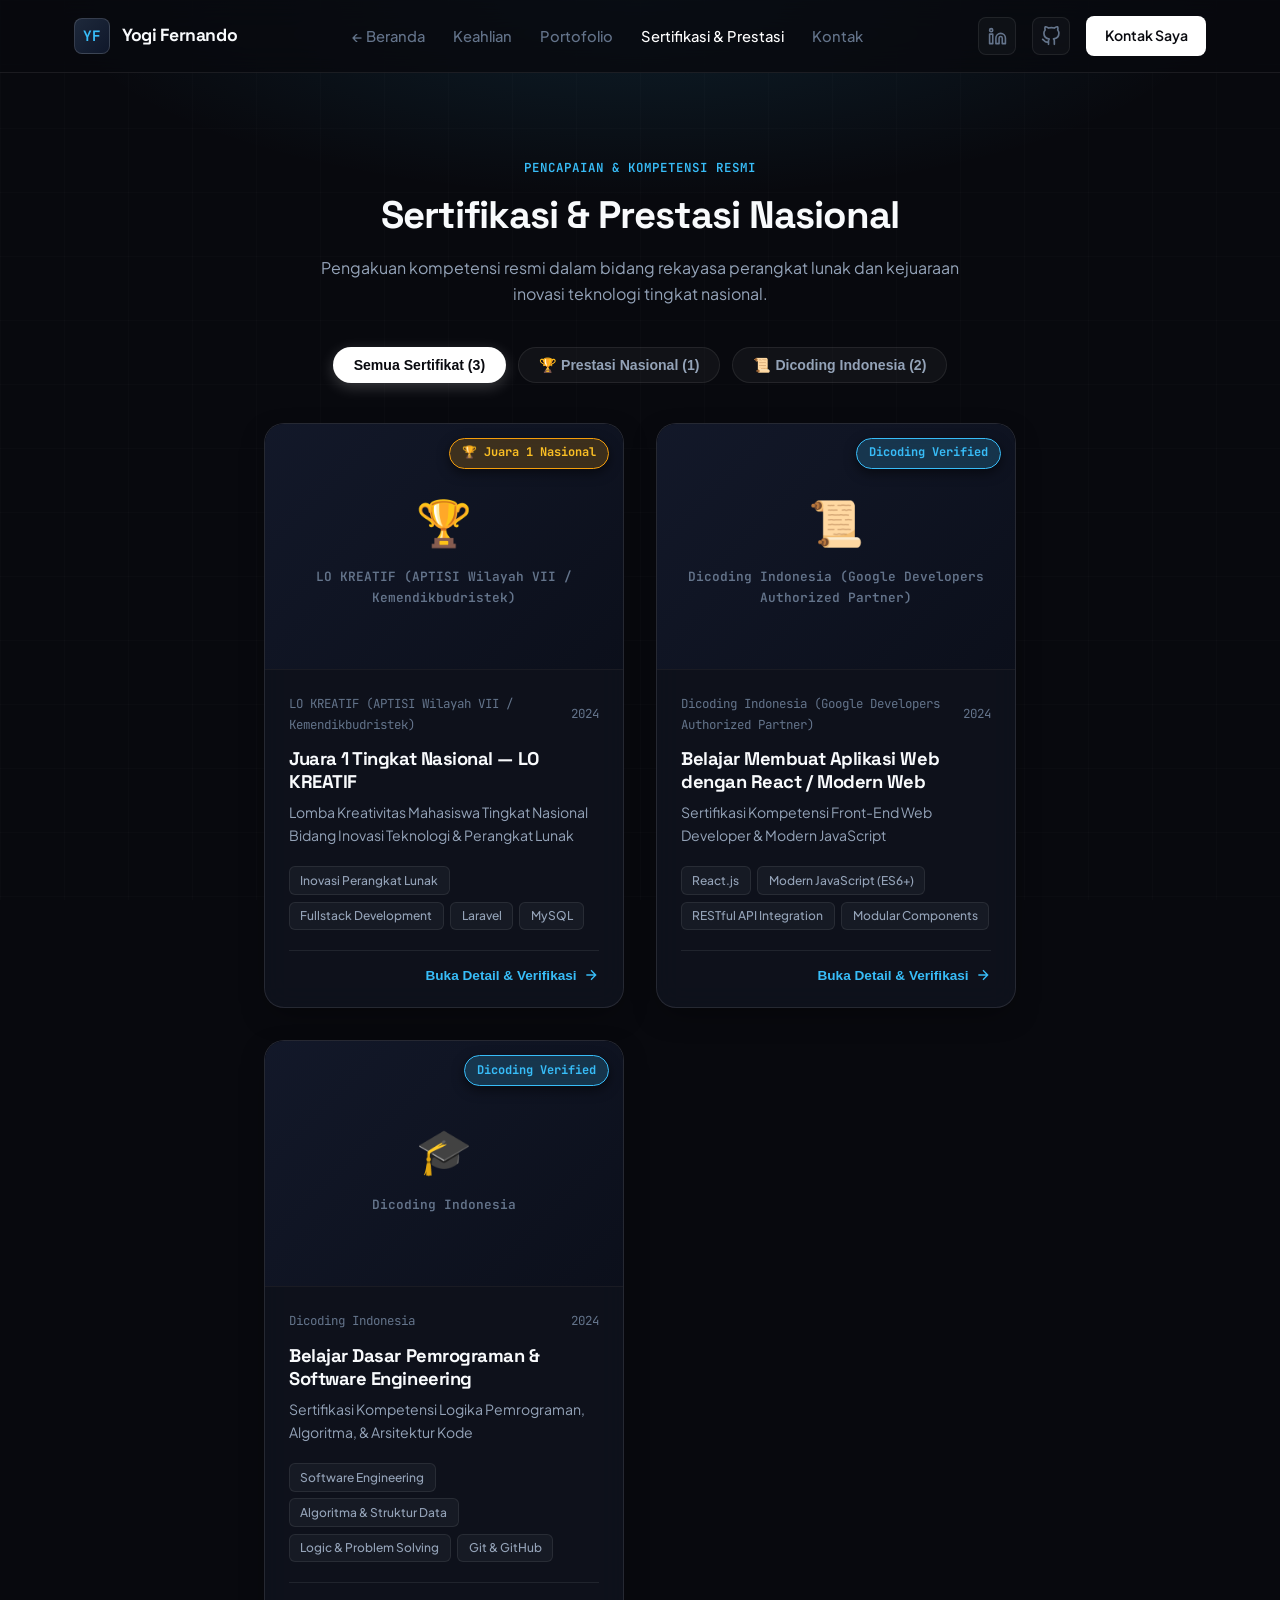
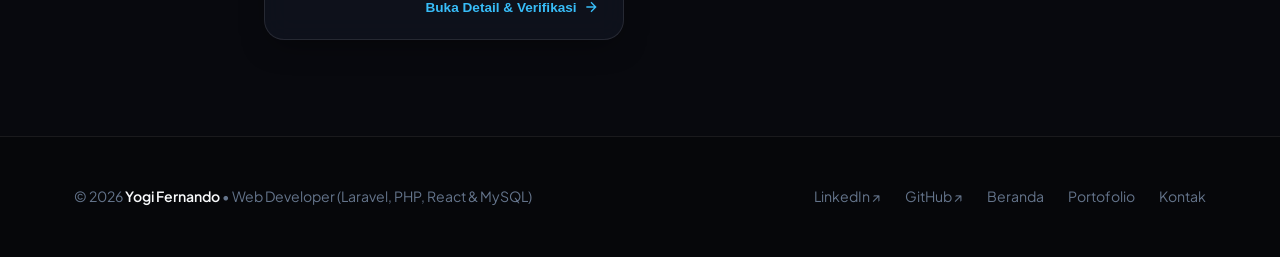
==== certificates.html @ 3aecd7f8 "feat: tambah halaman sertifikasi & prestasi, section sertifikasi di homepage, dan LinkedIn di naviga" ====
<!DOCTYPE html>
<html lang="id">
<head>
  <meta charset="UTF-8">
  <meta name="viewport" content="width=device-width, initial-scale=1.0">
  <title>Sertifikasi & Prestasi — Yogi Fernando | Web Developer</title>
  <meta name="description" content="Koleksi sertifikasi resmi dan prestasi kompetisi nasional Yogi Fernando, termasuk Juara 1 Nasional LO KREATIF dan sertifikasi Dicoding Indonesia.">
  <meta name="author" content="Yogi Fernando">

  <link rel="stylesheet" href="css/style.css">
  <link rel="icon" type="image/png" href="assets/profile.png">
</head>
<body>

  <!-- Ambient Top Light -->
  <div class="ambient-gradient-top" aria-hidden="true"></div>
  <div class="ambient-grid-overlay" aria-hidden="true"></div>

  <div class="page-wrap">
    
    <!-- Header -->
    <header class="site-header" id="header">
      <div class="container header-inner">
        <a href="index.html" class="brand-link" aria-label="Kembali ke Beranda">
          <span class="brand-monogram">YF</span>
          <span class="brand-text">Yogi Fernando</span>
        </a>

        <nav class="main-nav" id="main-nav" aria-label="Navigasi Halaman Sertifikasi">
          <a href="index.html" class="nav-link">← Beranda</a>
          <a href="index.html#keahlian" class="nav-link">Keahlian</a>
          <a href="index.html#proyek" class="nav-link">Portofolio</a>
          <a href="certificates.html" class="nav-link active">Sertifikasi &amp; Prestasi</a>
          <a href="index.html#kontak" class="nav-link">Kontak</a>
        </nav>

        <div class="header-actions">
          <!-- LinkedIn Link -->
          <a href="https://www.linkedin.com/in/yogi-fernando1" target="_blank" rel="noopener noreferrer" class="btn-icon" title="Profil LinkedIn">
            <svg width="19" height="19" viewBox="0 0 24 24" fill="none" stroke="currentColor" stroke-width="2" stroke-linecap="round" stroke-linejoin="round">
              <path d="M16 8a6 6 0 0 1 6 6v7h-4v-7a2 2 0 0 0-2-2 2 2 0 0 0-2 2v7h-4v-7a6 6 0 0 1 6-6z"/>
              <rect x="2" y="9" width="4" height="12"/>
              <circle cx="4" cy="4" r="2"/>
            </svg>
          </a>

          <!-- GitHub Link -->
          <a href="https://github.com/yogifernandoo" target="_blank" rel="noopener noreferrer" class="btn-icon" title="Profil GitHub">
            <svg width="20" height="20" viewBox="0 0 24 24" fill="none" stroke="currentColor" stroke-width="2" stroke-linecap="round" stroke-linejoin="round">
              <path d="M9 19c-5 1.5-5-2.5-7-3m14 6v-3.87a3.37 3.37 0 0 0-.94-2.61c3.14-.35 6.44-1.54 6.44-7A5.44 5.44 0 0 0 20 4.77 5.07 5.07 0 0 0 19.91 1S18.73.65 16 2.48a13.38 13.38 0 0 0-7 0C6.27.65 5.09 1 5.09 1A5.07 5.07 0 0 0 5 4.77a5.44 5.44 0 0 0-1.5 3.78c0 5.42 3.3 6.61 6.44 7A3.37 3.37 0 0 0 9 18.13V22"/>
            </svg>
          </a>

          <a href="index.html#kontak" class="btn-primary-header">
            <span>Kontak Saya</span>
          </a>

          <button class="mobile-menu-toggle" id="mobile-menu-toggle" aria-label="Buka Menu" aria-expanded="false">
            <span></span>
            <span></span>
            <span></span>
          </button>
        </div>
      </div>
    </header>

    <main class="container" style="flex-grow: 1;">
      
      <!-- Page Header -->
      <section class="cert-header-section">
        <div class="section-tag">PENCAPAIAN &amp; KOMPETENSI RESMI</div>
        <h1 class="section-title">Sertifikasi &amp; Prestasi Nasional</h1>
        <p class="section-subtitle" style="max-width: 680px; margin: 0 auto 2.5rem;">
          Pengakuan kompetensi resmi dalam bidang rekayasa perangkat lunak dan kejuaraan inovasi teknologi tingkat nasional.
        </p>

        <!-- Filter Chips -->
        <div class="cert-filter-bar">
          <button class="cert-filter-btn active" data-category="all">
            <span>Semua Sertifikat (3)</span>
          </button>
          <button class="cert-filter-btn" data-category="Penghargaan & Prestasi">
            <span>🏆 Prestasi Nasional (1)</span>
          </button>
          <button class="cert-filter-btn" data-category="Sertifikasi Pemrograman">
            <span>📜 Dicoding Indonesia (2)</span>
          </button>
        </div>
      </section>

      <!-- Main Certificates Grid -->
      <section style="margin-bottom: 6rem;">
        <div class="certificates-grid" id="certificates-grid">
          <!-- Otomatis diisi oleh js/certificates.js -->
        </div>
      </section>

    </main>

    <!-- Footer -->
    <footer class="site-footer">
      <div class="container footer-inner">
        <div class="footer-credits">
          <p>© 2026 <strong>Yogi Fernando</strong> • Web Developer (Laravel, PHP, React &amp; MySQL)</p>
        </div>
        <div class="footer-nav">
          <a href="https://www.linkedin.com/in/yogi-fernando1" target="_blank" rel="noopener noreferrer">LinkedIn ↗</a>
          <a href="https://github.com/yogifernandoo" target="_blank" rel="noopener noreferrer">GitHub ↗</a>
          <a href="index.html">Beranda</a>
          <a href="projects.html">Portofolio</a>
          <a href="index.html#kontak">Kontak</a>
        </div>
      </div>
    </footer>

  </div>

  <!-- ====================================================================
       MODAL DETAIL SERTIFIKAT
       ==================================================================== -->
  <dialog id="certificate-lightbox-dialog" aria-labelledby="modal-cert-title">
    <div class="modal-case-study-frame">
      <div class="modal-header-bar">
        <div class="modal-title-group">
          <h3 id="modal-cert-title">Judul Sertifikat</h3>
        </div>
        <button id="modal-cert-close" class="btn-close-modal" aria-label="Tutup Dialog">✕</button>
      </div>

      <div class="modal-body-content">
        <!-- Visual Sertifikat -->
        <div class="modal-cert-viewport">
          <span class="cert-floating-badge cert-badge-gold" id="modal-cert-badge">Verified</span>
          <img id="modal-cert-image" src="" alt="Sertifikat Dokumentasi">
          <div id="modal-cert-fallback" class="modal-fallback-box" style="display: none;">
            <span class="modal-fallback-icon" id="modal-fallback-icon">🏆</span>
            <h4 id="modal-fallback-title" style="margin-bottom: 0.5rem;">Sertifikat Terverifikasi</h4>
            <p style="font-size: 0.85rem; color: var(--text-muted); max-width: 480px; text-align: center;">
              Berkas sertifikat fisik/digital resmi terdaftar atas nama <strong>Yogi Fernando</strong>.
            </p>
          </div>
        </div>

        <p style="font-size: 0.88rem; color: var(--text-muted); margin-bottom: 1rem; font-family: var(--font-mono);" id="modal-cert-issuer"></p>

        <div class="case-study-block">
          <h4>Ringkasan Pencapaian &amp; Kompetensi</h4>
          <p id="modal-cert-overview" style="color: var(--text-body); line-height: 1.7;"></p>
        </div>

        <div class="case-study-block">
          <h4>Sorotan Kriteria &amp; Uji Kompetensi</h4>
          <ul class="features-bullet-list" id="modal-cert-highlights"></ul>
        </div>

        <div class="case-study-block">
          <h4>Keahlian &amp; Topik yang Divalidasi</h4>
          <div style="display: flex; flex-wrap: wrap; gap: 0.5rem;" id="modal-cert-skills"></div>
        </div>

        <div class="modal-footer-actions">
          <a id="modal-cert-linkedin" href="https://www.linkedin.com/in/yogi-fernando1" target="_blank" rel="noopener noreferrer" class="btn-primary">
            <span>Lihat Profil LinkedIn ↗</span>
          </a>
        </div>
      </div>
    </div>
  </dialog>

  <!-- Scripts -->
  <script src="data/certificates-data.js"></script>
  <script src="js/certificates.js"></script>
</body>
</html>
---- css/style.css ----
/* ==============================================================================
   YOGI FERNANDO — BESPOKE WEB DEVELOPER PORTFOLIO DESIGN SYSTEM
   Modern, Clean, Authentic, Anti-AI-Slop Styling
   ============================================================================== */

@import url('https://fonts.googleapis.com/css2?family=Plus+Jakarta+Sans:wght@300;400;500;600;700&family=Space+Grotesk:wght@500;600;700&family=JetBrains+Mono:wght@400;500&display=swap');

:root {
  /* Color Palette — Refined Neutral Dark */
  --bg-page: #08090e;
  --bg-surface: #0e111a;
  --bg-card: rgba(16, 20, 32, 0.75);
  --bg-card-hover: rgba(22, 28, 44, 0.9);
  --bg-card-elevated: #131724;
  --bg-input: rgba(10, 13, 22, 0.8);

  --border-subtle: rgba(255, 255, 255, 0.08);
  --border-card: rgba(255, 255, 255, 0.1);
  --border-focus: #38bdf8;
  --border-active: rgba(56, 189, 248, 0.45);

  --text-pure: #ffffff;
  --text-heading: #f8fafc;
  --text-body: #94a3b8;
  --text-muted: #64748b;
  --text-dim: #475569;

  --accent-cyan: #38bdf8;
  --accent-cyan-dim: rgba(56, 189, 248, 0.12);
  --accent-indigo: #818cf8;
  --accent-emerald: #10b981;
  --accent-emerald-dim: rgba(16, 185, 129, 0.15);

  --font-heading: 'Space Grotesk', -apple-system, BlinkMacSystemFont, 'Segoe UI', Roboto, sans-serif;
  --font-body: 'Plus Jakarta Sans', -apple-system, BlinkMacSystemFont, 'Segoe UI', Roboto, sans-serif;
  --font-mono: 'JetBrains Mono', monospace;

  --radius-xs: 6px;
  --radius-sm: 8px;
  --radius-md: 14px;
  --radius-lg: 20px;
  --radius-xl: 28px;
  --radius-full: 9999px;

  --transition-fast: 0.15s ease-out;
  --transition-smooth: 0.25s cubic-bezier(0.16, 1, 0.3, 1);
  --shadow-card: 0 10px 30px -10px rgba(0, 0, 0, 0.5);
  --shadow-hover: 0 20px 40px -15px rgba(0, 0, 0, 0.7);
}

/* Reset & Box Sizing */
*, *::before, *::after {
  box-sizing: border-box;
  margin: 0;
  padding: 0;
}

html {
  scroll-behavior: smooth;
  font-size: 16px;
  color-scheme: dark;
}

body {
  background-color: var(--bg-page);
  color: var(--text-body);
  font-family: var(--font-body);
  line-height: 1.65;
  overflow-x: hidden;
  min-height: 100vh;
  -webkit-font-smoothing: antialiased;
  -moz-osx-font-smoothing: grayscale;
}

/* Ambient Top Light */
.ambient-gradient-top {
  position: absolute;
  top: 0;
  left: 50%;
  transform: translateX(-50%);
  width: 100%;
  max-width: 1200px;
  height: 480px;
  background: radial-gradient(ellipse 65% 55% at 50% 0%, rgba(56, 189, 248, 0.12), transparent 75%);
  pointer-events: none;
  z-index: 0;
}

.ambient-grid-overlay {
  position: fixed;
  inset: 0;
  background-image: linear-gradient(rgba(255, 255, 255, 0.015) 1px, transparent 1px),
                    linear-gradient(90deg, rgba(255, 255, 255, 0.015) 1px, transparent 1px);
  background-size: 64px 64px;
  pointer-events: none;
  z-index: 0;
}

.page-wrap {
  position: relative;
  z-index: 1;
  display: flex;
  flex-direction: column;
  min-height: 100vh;
}

.container {
  width: 100%;
  max-width: 1180px;
  margin: 0 auto;
  padding: 0 1.5rem;
}

/* Custom Selection */
::selection {
  background: rgba(56, 189, 248, 0.25);
  color: var(--text-pure);
}

/* Typography Helpers */
h1, h2, h3, h4 {
  font-family: var(--font-heading);
  color: var(--text-heading);
  font-weight: 700;
  letter-spacing: -0.025em;
  line-height: 1.25;
}

a {
  color: inherit;
  text-decoration: none;
  transition: var(--transition-fast);
}

p strong {
  color: var(--text-heading);
  font-weight: 600;
}

.gradient-text {
  background: linear-gradient(135deg, #ffffff 40%, var(--accent-cyan) 100%);
  -webkit-background-clip: text;
  -webkit-text-fill-color: transparent;
  display: inline-block;
}

/* ==============================================================================
   HEADER & NAVIGATION
   ============================================================================== */
.site-header {
  position: sticky;
  top: 0;
  z-index: 50;
  background: rgba(8, 9, 14, 0.8);
  backdrop-filter: blur(16px);
  -webkit-backdrop-filter: blur(16px);
  border-bottom: 1px solid var(--border-subtle);
  transition: var(--transition-smooth);
}

.header-inner {
  display: flex;
  align-items: center;
  justify-content: space-between;
  height: 72px;
}

.brand-link {
  display: flex;
  align-items: center;
  gap: 0.75rem;
}

.brand-monogram {
  width: 36px;
  height: 36px;
  border-radius: var(--radius-sm);
  background: linear-gradient(135deg, #1e293b, #0f172a);
  border: 1px solid rgba(255, 255, 255, 0.15);
  display: flex;
  align-items: center;
  justify-content: center;
  font-family: var(--font-mono);
  font-size: 0.9rem;
  font-weight: 700;
  color: var(--accent-cyan);
}

.brand-text {
  font-family: var(--font-heading);
  font-weight: 700;
  font-size: 1.1rem;
  color: var(--text-heading);
  letter-spacing: -0.02em;
}

.main-nav {
  display: flex;
  align-items: center;
  gap: 1.75rem;
}

.nav-link {
  font-size: 0.92rem;
  font-weight: 500;
  color: var(--text-muted);
  position: relative;
  padding: 0.35rem 0;
}

.nav-link:hover, .nav-link.active {
  color: var(--text-pure);
}

.header-actions {
  display: flex;
  align-items: center;
  gap: 1rem;
}

.btn-icon {
  width: 38px;
  height: 38px;
  border-radius: var(--radius-sm);
  border: 1px solid var(--border-subtle);
  background: rgba(255, 255, 255, 0.03);
  display: flex;
  align-items: center;
  justify-content: center;
  color: var(--text-muted);
  transition: var(--transition-fast);
}

.btn-icon:hover {
  color: var(--text-pure);
  background: rgba(255, 255, 255, 0.08);
  border-color: rgba(255, 255, 255, 0.2);
}

.btn-primary-header {
  padding: 0.5rem 1.15rem;
  border-radius: var(--radius-sm);
  background: var(--text-pure);
  color: #090a0f;
  font-size: 0.88rem;
  font-weight: 600;
  transition: var(--transition-fast);
}

.btn-primary-header:hover {
  background: #e2e8f0;
  transform: translateY(-1px);
}

.mobile-menu-toggle {
  display: none;
  background: transparent;
  border: none;
  cursor: pointer;
  padding: 0.5rem;
  flex-direction: column;
  gap: 5px;
}

.mobile-menu-toggle span {
  width: 22px;
  height: 2px;
  background-color: var(--text-heading);
  border-radius: 2px;
  transition: var(--transition-fast);
}

/* ==============================================================================
   BUTTON SYSTEM
   ============================================================================== */
.btn-primary {
  display: inline-flex;
  align-items: center;
  gap: 0.5rem;
  padding: 0.75rem 1.4rem;
  border-radius: var(--radius-sm);
  background: var(--text-pure);
  color: #090a0f;
  font-weight: 600;
  font-size: 0.94rem;
  border: 1px solid transparent;
  cursor: pointer;
  transition: var(--transition-fast);
}

.btn-primary:hover {
  background: #e2e8f0;
  transform: translateY(-2px);
  box-shadow: 0 8px 20px -6px rgba(255, 255, 255, 0.2);
}

.btn-secondary {
  display: inline-flex;
  align-items: center;
  gap: 0.5rem;
  padding: 0.75rem 1.4rem;
  border-radius: var(--radius-sm);
  background: rgba(255, 255, 255, 0.04);
  color: var(--text-heading);
  font-weight: 600;
  font-size: 0.94rem;
  border: 1px solid var(--border-subtle);
  cursor: pointer;
  transition: var(--transition-fast);
}

.btn-secondary:hover {
  background: rgba(255, 255, 255, 0.08);
  border-color: rgba(255, 255, 255, 0.2);
  color: var(--text-pure);
  transform: translateY(-1px);
}

.btn-ghost {
  display: inline-flex;
  align-items: center;
  gap: 0.45rem;
  padding: 0.75rem 1rem;
  border-radius: var(--radius-sm);
  background: transparent;
  color: var(--text-muted);
  font-weight: 500;
  font-size: 0.92rem;
  border: 1px solid transparent;
  cursor: pointer;
  transition: var(--transition-fast);
}

.btn-ghost:hover {
  color: var(--text-heading);
  background: rgba(255, 255, 255, 0.04);
}

/* ==============================================================================
   HERO SECTION
   ============================================================================== */
.hero-section {
  padding: 5.5rem 0 4.5rem;
  position: relative;
}

.hero-grid {
  display: grid;
  grid-template-columns: 1.25fr 0.85fr;
  gap: 3.5rem;
  align-items: center;
}

.status-badge {
  display: inline-flex;
  align-items: center;
  gap: 0.55rem;
  padding: 0.35rem 0.85rem;
  border-radius: var(--radius-full);
  background: var(--accent-emerald-dim);
  border: 1px solid rgba(16, 185, 129, 0.3);
  font-family: var(--font-mono);
  font-size: 0.75rem;
  font-weight: 600;
  color: var(--accent-emerald);
  margin-bottom: 1.5rem;
  letter-spacing: 0.03em;
}

.status-dot {
  width: 7px;
  height: 7px;
  border-radius: 50%;
  background-color: var(--accent-emerald);
  box-shadow: 0 0 8px var(--accent-emerald);
  animation: pulse-green 2s infinite;
}

@keyframes pulse-green {
  0%, 100% { opacity: 1; transform: scale(1); }
  50% { opacity: 0.4; transform: scale(0.85); }
}

.hero-title {
  font-size: clamp(2.2rem, 4.5vw, 3.25rem);
  font-weight: 700;
  line-height: 1.18;
  margin-bottom: 1.4rem;
  color: var(--text-heading);
}

.hero-bio {
  font-size: 1.05rem;
  color: var(--text-body);
  line-height: 1.7;
  margin-bottom: 2rem;
  max-width: 620px;
}

.hero-cta-group {
  display: flex;
  align-items: center;
  flex-wrap: wrap;
  gap: 1rem;
  margin-bottom: 2.5rem;
}

.hero-tech-strip {
  display: flex;
  align-items: center;
  flex-wrap: wrap;
  gap: 0.65rem;
  padding-top: 1.75rem;
  border-top: 1px solid var(--border-subtle);
}

.tech-strip-label {
  font-size: 0.82rem;
  font-weight: 600;
  color: var(--text-muted);
  font-family: var(--font-mono);
  margin-right: 0.25rem;
}

.tech-item-badge {
  padding: 0.25rem 0.65rem;
  border-radius: var(--radius-xs);
  background: rgba(255, 255, 255, 0.04);
  border: 1px solid var(--border-subtle);
  font-size: 0.82rem;
  font-weight: 500;
  color: var(--text-heading);
}

/* Hero Profile Card */
.hero-profile-card {
  position: relative;
}

.profile-card-inner {
  background: var(--bg-card);
  backdrop-filter: blur(16px);
  -webkit-backdrop-filter: blur(16px);
  border: 1px solid var(--border-card);
  border-radius: var(--radius-xl);
  padding: 2.25rem 2rem;
  text-align: center;
  box-shadow: var(--shadow-card);
  transition: var(--transition-smooth);
}

.profile-card-inner:hover {
  border-color: rgba(255, 255, 255, 0.18);
  box-shadow: var(--shadow-hover);
}

.profile-image-wrap {
  width: 140px;
  height: 140px;
  margin: 0 auto 1.5rem;
  position: relative;
}

.profile-portrait-img {
  width: 100%;
  height: 100%;
  border-radius: 50%;
  object-fit: cover;
  border: 3px solid rgba(255, 255, 255, 0.12);
  background: #111422;
  box-shadow: 0 8px 24px rgba(0, 0, 0, 0.4);
}

.profile-name {
  font-size: 1.5rem;
  font-weight: 700;
  margin-bottom: 0.25rem;
}

.profile-role {
  font-size: 0.95rem;
  color: var(--accent-cyan);
  font-weight: 500;
  margin-bottom: 0.75rem;
}

.profile-location {
  display: inline-flex;
  align-items: center;
  gap: 0.4rem;
  font-size: 0.82rem;
  color: var(--text-muted);
  margin-bottom: 1.25rem;
}

.profile-chips {
  display: flex;
  justify-content: center;
  flex-wrap: wrap;
  gap: 0.45rem;
}

.chip-item {
  padding: 0.25rem 0.65rem;
  border-radius: var(--radius-full);
  background: rgba(255, 255, 255, 0.04);
  border: 1px solid var(--border-subtle);
  font-size: 0.78rem;
  font-weight: 500;
  color: var(--text-muted);
}

.avatar-action-bar {
  margin-top: 1.25rem;
  display: none; /* Otomatis aktif saat Yogi login */
}

.btn-admin-action {
  padding: 0.4rem 0.85rem;
  border-radius: var(--radius-sm);
  background: rgba(56, 189, 248, 0.1);
  border: 1px solid var(--border-active);
  color: var(--accent-cyan);
  font-size: 0.8rem;
  font-weight: 600;
  cursor: pointer;
}

/* ==============================================================================
   SECTION HEADERS
   ============================================================================== */
.section-block {
  padding: 5rem 0;
  position: relative;
}

.section-header {
  text-align: center;
  max-width: 680px;
  margin: 0 auto 3.5rem;
}

.section-tag {
  display: inline-block;
  font-family: var(--font-mono);
  font-size: 0.78rem;
  font-weight: 600;
  color: var(--accent-cyan);
  letter-spacing: 0.08em;
  margin-bottom: 0.75rem;
}

.section-title {
  font-size: clamp(1.8rem, 3.2vw, 2.4rem);
  font-weight: 700;
  margin-bottom: 1rem;
}

.section-subtitle {
  font-size: 1rem;
  color: var(--text-body);
  line-height: 1.65;
}

/* ==============================================================================
   SKILLS BENTO GRID
   ============================================================================== */
.bento-skills-grid {
  display: grid;
  grid-template-columns: repeat(2, 1fr);
  gap: 1.5rem;
}

.bento-card {
  background: var(--bg-card);
  backdrop-filter: blur(12px);
  -webkit-backdrop-filter: blur(12px);
  border: 1px solid var(--border-subtle);
  border-radius: var(--radius-lg);
  padding: 2.25rem;
  display: flex;
  flex-direction: column;
  transition: var(--transition-smooth);
}

.bento-card:hover {
  border-color: rgba(255, 255, 255, 0.2);
  transform: translateY(-4px);
  box-shadow: var(--shadow-hover);
  background: var(--bg-card-hover);
}

.bento-highlight {
  border-color: rgba(56, 189, 248, 0.25);
  background: linear-gradient(145deg, rgba(16, 22, 38, 0.85), rgba(12, 16, 28, 0.85));
}

.bento-icon-box {
  width: 44px;
  height: 44px;
  border-radius: var(--radius-md);
  background: rgba(255, 255, 255, 0.05);
  border: 1px solid var(--border-subtle);
  display: flex;
  align-items: center;
  justify-content: center;
  color: var(--accent-cyan);
  margin-bottom: 1.25rem;
}

.bento-card-title {
  font-size: 1.25rem;
  font-weight: 700;
  margin-bottom: 0.75rem;
}

.bento-card-desc {
  font-size: 0.94rem;
  color: var(--text-body);
  line-height: 1.65;
  margin-bottom: 1.5rem;
  flex-grow: 1;
}

.bento-tags-row {
  display: flex;
  flex-wrap: wrap;
  gap: 0.5rem;
}

.skill-pill {
  padding: 0.25rem 0.7rem;
  border-radius: var(--radius-xs);
  background: rgba(255, 255, 255, 0.03);
  border: 1px solid var(--border-subtle);
  font-size: 0.78rem;
  font-weight: 500;
  color: var(--text-body);
  font-family: var(--font-mono);
}

/* ==============================================================================
   PROJECTS SECTION & CARDS
   ============================================================================== */
.projects-grid {
  display: grid;
  grid-template-columns: repeat(auto-fit, minmax(min(100%, 360px), 560px));
  justify-content: center;
  gap: 2rem;
}

.project-card-orbit {
  background: var(--bg-card);
  backdrop-filter: blur(14px);
  -webkit-backdrop-filter: blur(14px);
  border-radius: var(--radius-lg);
  border: 1px solid var(--border-card);
  overflow: hidden;
  display: flex;
  flex-direction: column;
  transition: var(--transition-smooth);
  cursor: pointer;
  position: relative;
  width: 100%;
  box-shadow: var(--shadow-card);
}

.project-card-orbit:hover {
  transform: translateY(-6px);
  border-color: rgba(255, 255, 255, 0.22);
  box-shadow: var(--shadow-hover);
  background: var(--bg-card-hover);
}

/* Browser Frame */
.project-media-viewport {
  position: relative;
  background: #060810;
  border-bottom: 1px solid var(--border-subtle);
  overflow: hidden;
}

.browser-dot-bar {
  display: flex;
  align-items: center;
  gap: 8px;
  padding: 0.65rem 1rem;
  background: #090c16;
  border-bottom: 1px solid rgba(255, 255, 255, 0.04);
}

.dot {
  width: 9px;
  height: 9px;
  border-radius: 50%;
}
.dot-red { background: #ef4444; opacity: 0.85; }
.dot-yellow { background: #f59e0b; opacity: 0.85; }
.dot-green { background: #10b981; opacity: 0.85; }

.viewport-title {
  margin-left: auto;
  font-family: var(--font-mono);
  font-size: 0.72rem;
  color: var(--text-muted);
}

.project-image-box {
  position: relative;
  width: 100%;
  aspect-ratio: 16 / 10;
  overflow: hidden;
  background: #05070e;
  display: flex;
  align-items: center;
  justify-content: center;
  padding: 0.75rem;
}

.card-gallery-pill {
  position: absolute;
  top: 1rem;
  right: 1rem;
  background: rgba(10, 14, 24, 0.9);
  backdrop-filter: blur(8px);
  -webkit-backdrop-filter: blur(8px);
  border: 1px solid rgba(255, 255, 255, 0.15);
  color: var(--text-pure);
  font-size: 0.75rem;
  font-weight: 600;
  font-family: var(--font-mono);
  padding: 0.25rem 0.65rem;
  border-radius: var(--radius-full);
  z-index: 3;
}

.project-img-preview {
  width: 100%;
  height: 100%;
  object-fit: contain;
  object-position: center;
  border-radius: var(--radius-xs);
  transition: transform 0.4s ease;
}

.project-card-orbit:hover .project-img-preview {
  transform: scale(1.02);
}

.image-overlay-glow {
  position: absolute;
  inset: 0;
  background: linear-gradient(to top, rgba(6, 8, 14, 0.85) 0%, rgba(6, 8, 14, 0.2) 60%, transparent 100%);
  display: flex;
  align-items: flex-end;
  padding: 1rem;
  opacity: 0;
  transition: var(--transition-smooth);
}

.project-card-orbit:hover .image-overlay-glow {
  opacity: 1;
}

.view-doc-prompt {
  font-size: 0.82rem;
  font-weight: 600;
  color: var(--text-pure);
  background: rgba(15, 20, 32, 0.9);
  padding: 0.35rem 0.75rem;
  border-radius: var(--radius-xs);
  border: 1px solid var(--border-card);
}

/* Project Card Content */
.project-content-body {
  padding: 1.75rem;
  display: flex;
  flex-direction: column;
  flex-grow: 1;
}

.project-meta-row {
  display: flex;
  align-items: center;
  justify-content: space-between;
  margin-bottom: 0.85rem;
  font-size: 0.78rem;
}

.badge-status {
  color: var(--accent-emerald);
  font-weight: 600;
  font-family: var(--font-mono);
}

.badge-year {
  color: var(--text-muted);
}

.project-title {
  font-size: 1.35rem;
  font-weight: 700;
  margin-bottom: 0.6rem;
}

.project-description {
  font-size: 0.94rem;
  color: var(--text-body);
  line-height: 1.6;
  margin-bottom: 1.25rem;
}

.project-tags-wrap {
  display: flex;
  flex-wrap: wrap;
  gap: 0.45rem;
  margin-bottom: 1.5rem;
  margin-top: auto;
}

.tag-pill {
  padding: 0.22rem 0.65rem;
  border-radius: var(--radius-xs);
  background: rgba(255, 255, 255, 0.04);
  border: 1px solid var(--border-subtle);
  font-size: 0.75rem;
  font-weight: 500;
  color: var(--text-body);
}

.tag-pill-accent {
  background: rgba(56, 189, 248, 0.08);
  border-color: rgba(56, 189, 248, 0.25);
  color: var(--accent-cyan);
}

.project-actions-row {
  display: flex;
  align-items: center;
  justify-content: space-between;
  gap: 0.75rem;
  padding-top: 1.15rem;
  border-top: 1px solid var(--border-subtle);
}

.btn-open-study {
  display: inline-flex;
  align-items: center;
  gap: 0.45rem;
  font-size: 0.9rem;
  font-weight: 600;
  color: var(--text-pure);
  background: none;
  border: none;
  cursor: pointer;
}

.btn-open-study:hover {
  color: var(--accent-cyan);
}

.portfolio-archive-link-wrap {
  text-align: center;
  margin-top: 3.5rem;
}

/* Card Admin Action Bar */
.card-admin-action-bar {
  position: absolute;
  top: 0.5rem;
  left: 0.5rem;
  display: flex;
  gap: 0.4rem;
  z-index: 5;
}

.btn-card-edit, .btn-card-delete {
  padding: 0.25rem 0.5rem;
  border-radius: var(--radius-xs);
  font-size: 0.75rem;
  font-weight: 600;
  cursor: pointer;
  border: 1px solid var(--border-subtle);
}

.btn-card-edit {
  background: rgba(14, 18, 30, 0.9);
  color: var(--accent-cyan);
}

.btn-card-delete {
  background: rgba(14, 18, 30, 0.9);
  color: #ef4444;
}

/* ==============================================================================
   ENGINEERING PRINCIPLES SECTION
   ============================================================================== */
.principles-grid {
  display: grid;
  grid-template-columns: repeat(auto-fit, minmax(280px, 1fr));
  gap: 1.5rem;
}

.principle-card {
  background: var(--bg-card);
  backdrop-filter: blur(12px);
  -webkit-backdrop-filter: blur(12px);
  border: 1px solid var(--border-subtle);
  border-radius: var(--radius-lg);
  padding: 2.25rem 2rem;
  transition: var(--transition-smooth);
}

.principle-card:hover {
  border-color: rgba(255, 255, 255, 0.2);
  transform: translateY(-4px);
}

.principle-number {
  font-family: var(--font-mono);
  font-size: 1.1rem;
  font-weight: 700;
  color: var(--accent-cyan);
  margin-bottom: 1rem;
}

.principle-title {
  font-size: 1.25rem;
  font-weight: 700;
  margin-bottom: 0.65rem;
}

.principle-text {
  font-size: 0.94rem;
  color: var(--text-body);
  line-height: 1.65;
}

/* ==============================================================================
   CONTACT SECTION
   ============================================================================== */
.contact-card-box {
  background: var(--bg-card);
  backdrop-filter: blur(20px);
  -webkit-backdrop-filter: blur(20px);
  border-radius: var(--radius-xl);
  border: 1px solid var(--border-card);
  padding: 3.5rem;
  display: grid;
  grid-template-columns: 1fr 1.15fr;
  gap: 3.5rem;
}

.contact-heading {
  font-size: 2.2rem;
  margin-bottom: 1rem;
}

.contact-text {
  font-size: 1rem;
  color: var(--text-body);
  line-height: 1.7;
  margin-bottom: 2rem;
}

.contact-channels-list {
  display: flex;
  flex-direction: column;
  gap: 1.25rem;
}

.channel-item {
  display: flex;
  align-items: center;
  gap: 1rem;
}

.channel-icon {
  width: 44px;
  height: 44px;
  border-radius: var(--radius-md);
  background: rgba(255, 255, 255, 0.04);
  border: 1px solid var(--border-subtle);
  display: flex;
  align-items: center;
  justify-content: center;
  color: var(--accent-cyan);
}

.channel-label {
  display: block;
  font-size: 0.8rem;
  color: var(--text-muted);
}

.channel-value {
  font-size: 0.98rem;
  font-weight: 600;
  color: var(--text-heading);
}

.channel-value:hover {
  color: var(--accent-cyan);
}

/* Clean Form */
.clean-form {
  display: flex;
  flex-direction: column;
  gap: 1.25rem;
}

.form-group {
  display: flex;
  flex-direction: column;
  gap: 0.5rem;
}

.form-group label {
  font-size: 0.85rem;
  font-weight: 600;
  color: var(--text-heading);
}

.form-input, .form-textarea {
  width: 100%;
  padding: 0.85rem 1rem;
  border-radius: var(--radius-sm);
  background: var(--bg-input);
  border: 1px solid var(--border-subtle);
  color: var(--text-pure);
  font-family: inherit;
  font-size: 0.95rem;
  transition: var(--transition-fast);
}

.form-input:focus, .form-textarea:focus {
  outline: none;
  border-color: var(--accent-cyan);
  background: rgba(14, 18, 30, 0.95);
  box-shadow: 0 0 0 3px rgba(56, 189, 248, 0.15);
}

.form-textarea {
  resize: vertical;
  min-height: 120px;
}

/* ==============================================================================
   FOOTER
   ============================================================================== */
.site-footer {
  padding: 3rem 0;
  border-top: 1px solid var(--border-subtle);
  background: #06070a;
}

.footer-inner {
  display: flex;
  align-items: center;
  justify-content: space-between;
  flex-wrap: wrap;
  gap: 1.5rem;
}

.footer-credits p {
  font-size: 0.88rem;
  color: var(--text-muted);
}

.footer-nav {
  display: flex;
  gap: 1.5rem;
}

.footer-nav a {
  font-size: 0.88rem;
  color: var(--text-muted);
}

.footer-nav a:hover {
  color: var(--text-pure);
}

/* ==============================================================================
   DIALOGS & MODAL LIGHTBOX
   ============================================================================== */
dialog {
  background: transparent;
  border: none;
  padding: 0;
  max-width: 100vw;
  max-height: 100vh;
  margin: auto;
}

dialog::backdrop {
  background: rgba(3, 4, 8, 0.85);
  backdrop-filter: blur(10px);
  -webkit-backdrop-filter: blur(10px);
}

.modal-case-study-frame {
  width: min(92vw, 860px);
  max-height: 90vh;
  background: #0d101a;
  border: 1px solid var(--border-card);
  border-radius: var(--radius-lg);
  overflow-y: auto;
  box-shadow: 0 25px 60px -15px rgba(0, 0, 0, 0.9);
}

.modal-header-bar {
  display: flex;
  align-items: center;
  justify-content: space-between;
  padding: 1.25rem 1.75rem;
  border-bottom: 1px solid var(--border-subtle);
  background: #090c14;
  position: sticky;
  top: 0;
  z-index: 10;
}

.modal-title-group h3 {
  font-size: 1.25rem;
}

.btn-close-modal {
  width: 32px;
  height: 32px;
  border-radius: 50%;
  background: rgba(255, 255, 255, 0.05);
  border: 1px solid var(--border-subtle);
  color: var(--text-muted);
  cursor: pointer;
  display: flex;
  align-items: center;
  justify-content: center;
  font-size: 0.9rem;
}

.btn-close-modal:hover {
  background: rgba(255, 255, 255, 0.15);
  color: var(--text-pure);
}

.modal-body-content {
  padding: 1.75rem;
}

.modal-image-showcase {
  position: relative;
  border-radius: var(--radius-md);
  overflow: hidden;
  background: #04050a;
  border: 1px solid var(--border-subtle);
  margin-bottom: 1.25rem;
}

.modal-img-viewport {
  width: 100%;
  max-height: 480px;
  display: flex;
  align-items: center;
  justify-content: center;
  position: relative;
  padding: 1rem;
}

.gallery-counter-badge {
  position: absolute;
  top: 1rem;
  right: 1rem;
  background: rgba(10, 14, 24, 0.85);
  backdrop-filter: blur(8px);
  border: 1px solid rgba(255, 255, 255, 0.15);
  color: var(--text-pure);
  padding: 0.35rem 0.75rem;
  border-radius: var(--radius-full);
  font-size: 0.78rem;
  font-family: var(--font-mono);
  z-index: 6;
}

.modal-img-viewport img {
  width: 100%;
  height: auto;
  max-height: 440px;
  object-fit: contain;
  display: block;
}

.gallery-nav-btn {
  position: absolute;
  top: 50%;
  transform: translateY(-50%);
  width: 40px;
  height: 40px;
  border-radius: 50%;
  background: rgba(10, 14, 24, 0.85);
  border: 1px solid var(--border-subtle);
  color: var(--text-pure);
  display: flex;
  align-items: center;
  justify-content: center;
  font-size: 1.3rem;
  cursor: pointer;
  z-index: 5;
}

.gallery-nav-btn:hover {
  background: var(--text-pure);
  color: #090a0f;
}

.gallery-nav-prev { left: 1rem; }
.gallery-nav-next { right: 1rem; }

.modal-caption-text {
  padding: 0.75rem 1rem;
  background: #090c14;
  border-top: 1px solid var(--border-subtle);
  font-size: 0.85rem;
  color: var(--text-muted);
  text-align: center;
}

/* Thumbnails list */
.modal-thumbnails-bar {
  display: flex;
  align-items: center;
  gap: 0.75rem;
  margin-bottom: 2rem;
  overflow-x: auto;
  padding-bottom: 0.5rem;
}

.thumb-btn {
  width: 90px;
  height: 56px;
  border-radius: var(--radius-xs);
  overflow: hidden;
  border: 2px solid var(--border-subtle);
  opacity: 0.5;
  transition: var(--transition-fast);
  flex-shrink: 0;
  cursor: pointer;
  background: #060810;
}

.thumb-btn.active, .thumb-btn:hover {
  opacity: 1;
  border-color: var(--accent-cyan);
}

.thumb-btn img {
  width: 100%;
  height: 100%;
  object-fit: cover;
}

/* Metrics HUD */
.metrics-hud-grid {
  display: grid;
  grid-template-columns: repeat(auto-fit, minmax(140px, 1fr));
  gap: 1rem;
  margin: 1.5rem 0 2rem;
}

.metric-hud-item {
  background: rgba(255, 255, 255, 0.02);
  border: 1px solid var(--border-subtle);
  border-radius: var(--radius-sm);
  padding: 1rem;
  text-align: center;
}

.metric-value {
  display: block;
  font-family: var(--font-heading);
  font-size: 1.4rem;
  font-weight: 700;
  color: var(--accent-cyan);
  margin-bottom: 0.2rem;
}

.metric-label {
  font-size: 0.78rem;
  color: var(--text-muted);
}

.case-study-block {
  margin-bottom: 2rem;
}

.case-study-block h4 {
  font-size: 1.15rem;
  margin-bottom: 0.85rem;
}

.features-bullet-list {
  list-style: none;
  display: flex;
  flex-direction: column;
  gap: 0.65rem;
}

.features-bullet-list li {
  display: flex;
  align-items: flex-start;
  gap: 0.65rem;
  font-size: 0.94rem;
}

.feature-bullet {
  color: var(--accent-cyan);
}

.challenge-card {
  background: rgba(255, 255, 255, 0.02);
  border: 1px solid var(--border-subtle);
  border-left: 3px solid var(--accent-cyan);
  border-radius: var(--radius-xs);
  padding: 1rem 1.25rem;
  margin-bottom: 0.75rem;
  font-size: 0.92rem;
}

.challenge-title {
  margin-bottom: 0.4rem;
  color: var(--text-heading);
}

.solution-text {
  color: var(--text-muted);
}

.modal-footer-actions {
  display: flex;
  align-items: center;
  justify-content: flex-end;
  gap: 1rem;
  padding-top: 1.5rem;
  border-top: 1px solid var(--border-subtle);
}

/* Toast */
.cosmic-toast {
  position: fixed;
  bottom: 2rem;
  right: 2rem;
  background: #0f1322;
  border: 1px solid var(--border-card);
  color: var(--text-pure);
  padding: 0.85rem 1.4rem;
  border-radius: var(--radius-md);
  font-size: 0.9rem;
  font-weight: 500;
  box-shadow: 0 10px 30px rgba(0, 0, 0, 0.6);
  z-index: 1000;
  opacity: 0;
  transform: translateY(12px);
  transition: var(--transition-smooth);
  pointer-events: none;
}

.cosmic-toast.toast-show {
  opacity: 1;
  transform: translateY(0);
}

/* Avatar Cropper Box */
.cropper-container-box {
  width: 320px;
  height: 320px;
  margin: 0 auto;
  border-radius: var(--radius-md);
  overflow: hidden;
  background: #070912;
  border: 1px solid var(--border-subtle);
}

/* ==============================================================================
   CERTIFICATES & ACHIEVEMENTS STYLING
   ============================================================================== */
.cert-header-section {
  padding: 5rem 0 2.5rem;
  text-align: center;
}

.cert-filter-bar {
  display: flex;
  align-items: center;
  justify-content: center;
  flex-wrap: wrap;
  gap: 0.75rem;
  margin-top: 2rem;
}

.cert-filter-btn {
  padding: 0.55rem 1.25rem;
  border-radius: var(--radius-full);
  background: rgba(255, 255, 255, 0.04);
  border: 1px solid var(--border-subtle);
  color: var(--text-body);
  font-size: 0.88rem;
  font-weight: 600;
  cursor: pointer;
  transition: var(--transition-fast);
}

.cert-filter-btn:hover {
  background: rgba(255, 255, 255, 0.08);
  color: var(--text-pure);
}

.cert-filter-btn.active {
  background: var(--text-pure);
  color: #090a0f;
  border-color: transparent;
  box-shadow: 0 4px 15px rgba(255, 255, 255, 0.2);
}

.certificates-grid {
  display: grid;
  grid-template-columns: repeat(auto-fit, minmax(min(100%, 340px), 360px));
  justify-content: center;
  gap: 2rem;
}

.cert-card {
  background: var(--bg-card);
  backdrop-filter: blur(14px);
  -webkit-backdrop-filter: blur(14px);
  border-radius: var(--radius-lg);
  border: 1px solid var(--border-card);
  overflow: hidden;
  display: flex;
  flex-direction: column;
  transition: var(--transition-smooth);
  cursor: pointer;
  box-shadow: var(--shadow-card);
  position: relative;
}

.cert-card:hover {
  transform: translateY(-5px);
  border-color: rgba(255, 255, 255, 0.22);
  box-shadow: var(--shadow-hover);
  background: var(--bg-card-hover);
}

.cert-media-box {
  position: relative;
  width: 100%;
  aspect-ratio: 16 / 11;
  background: #060810;
  border-bottom: 1px solid var(--border-subtle);
  overflow: hidden;
  display: flex;
  align-items: center;
  justify-content: center;
}

.cert-image-placeholder {
  display: flex;
  flex-direction: column;
  align-items: center;
  justify-content: center;
  gap: 0.5rem;
  width: 100%;
  height: 100%;
  background: linear-gradient(135deg, rgba(20, 26, 44, 0.9), rgba(12, 16, 28, 0.9));
  padding: 1.5rem;
  text-align: center;
}

.cert-fallback-icon {
  font-size: 2.8rem;
}

.cert-fallback-label {
  font-size: 0.8rem;
  font-weight: 600;
  color: var(--text-muted);
  font-family: var(--font-mono);
}

.cert-img-cover {
  width: 100%;
  height: 100%;
  object-fit: cover;
  object-position: center;
  transition: transform 0.4s ease;
}

.cert-card:hover .cert-img-cover {
  transform: scale(1.03);
}

.cert-floating-badge {
  position: absolute;
  top: 0.85rem;
  right: 0.85rem;
  padding: 0.3rem 0.75rem;
  border-radius: var(--radius-full);
  font-size: 0.75rem;
  font-weight: 700;
  font-family: var(--font-mono);
  box-shadow: 0 4px 12px rgba(0, 0, 0, 0.5);
  backdrop-filter: blur(8px);
  z-index: 2;
}

.cert-badge-gold {
  background: rgba(245, 158, 11, 0.2);
  border: 1px solid #f59e0b;
  color: #fbbf24;
}

.cert-badge-blue {
  background: rgba(56, 189, 248, 0.2);
  border: 1px solid #38bdf8;
  color: #38bdf8;
}

.cert-card-body {
  padding: 1.5rem;
  display: flex;
  flex-direction: column;
  flex-grow: 1;
}

.cert-meta-row {
  display: flex;
  align-items: center;
  justify-content: space-between;
  margin-bottom: 0.75rem;
  font-size: 0.78rem;
  font-family: var(--font-mono);
  color: var(--text-muted);
}

.cert-card-title {
  font-size: 1.15rem;
  font-weight: 700;
  margin-bottom: 0.5rem;
  color: var(--text-heading);
}

.cert-card-desc {
  font-size: 0.88rem;
  color: var(--text-body);
  line-height: 1.6;
  margin-bottom: 1.25rem;
  flex-grow: 1;
}

.cert-tags-wrap {
  display: flex;
  flex-wrap: wrap;
  gap: 0.4rem;
  margin-bottom: 1.25rem;
}

.cert-action-row {
  display: flex;
  align-items: center;
  justify-content: flex-end;
  padding-top: 1rem;
  border-top: 1px solid var(--border-subtle);
}

.btn-cert-detail {
  display: inline-flex;
  align-items: center;
  gap: 0.4rem;
  font-size: 0.85rem;
  font-weight: 600;
  color: var(--accent-cyan);
  background: none;
  border: none;
  cursor: pointer;
}

.btn-cert-detail:hover {
  color: var(--text-pure);
}

.modal-cert-viewport {
  position: relative;
  width: 100%;
  min-height: 240px;
  max-height: 440px;
  background: #05070e;
  border-radius: var(--radius-md);
  overflow: hidden;
  border: 1px solid var(--border-subtle);
  display: flex;
  align-items: center;
  justify-content: center;
  margin-bottom: 1.5rem;
}

.modal-cert-viewport img {
  width: 100%;
  height: auto;
  max-height: 440px;
  object-fit: contain;
}

.modal-fallback-box {
  display: flex;
  flex-direction: column;
  align-items: center;
  justify-content: center;
  padding: 2.5rem 1rem;
  text-align: center;
}

.modal-fallback-icon {
  font-size: 3.5rem;
  margin-bottom: 1rem;
}

/* ==============================================================================
   CERT PREVIEW SECTION (Homepage snippet cards)
   ============================================================================== */

.cert-preview-grid {
  display: grid;
  grid-template-columns: repeat(auto-fit, minmax(min(100%, 300px), 1fr));
  gap: 1.5rem;
  margin-top: 3rem;
  margin-bottom: 2.5rem;
}

.cert-preview-card {
  display: flex;
  gap: 1.25rem;
  background: var(--bg-card);
  backdrop-filter: blur(14px);
  -webkit-backdrop-filter: blur(14px);
  border: 1px solid var(--border-card);
  border-radius: var(--radius-lg);
  padding: 1.5rem;
  transition: var(--transition-smooth);
  cursor: default;
}

.cert-preview-card:hover {
  transform: translateY(-4px);
  border-color: rgba(255, 255, 255, 0.18);
  box-shadow: var(--shadow-hover);
  background: var(--bg-card-hover);
}

.cert-preview-award {
  border-left: 3px solid #f59e0b;
  background: linear-gradient(135deg, rgba(245, 158, 11, 0.06) 0%, var(--bg-card) 60%);
}

.cert-preview-icon-wrap {
  flex-shrink: 0;
  width: 52px;
  height: 52px;
  border-radius: var(--radius-md);
  background: rgba(245, 158, 11, 0.15);
  border: 1px solid rgba(245, 158, 11, 0.3);
  display: flex;
  align-items: center;
  justify-content: center;
}

.cert-preview-icon-blue {
  background: var(--accent-cyan-dim);
  border-color: rgba(56, 189, 248, 0.3);
}

.cert-preview-icon {
  font-size: 1.5rem;
}

.cert-preview-body {
  display: flex;
  flex-direction: column;
  gap: 0.4rem;
  flex-grow: 1;
  min-width: 0;
}

.cert-preview-badge {
  display: inline-flex;
  align-items: center;
  padding: 0.2rem 0.65rem;
  border-radius: var(--radius-full);
  font-size: 0.72rem;
  font-weight: 700;
  font-family: var(--font-mono);
  width: fit-content;
}

.cert-preview-title {
  font-size: 1rem;
  font-weight: 700;
  color: var(--text-heading);
  line-height: 1.35;
  font-family: var(--font-heading);
}

.cert-preview-meta {
  font-size: 0.78rem;
  color: var(--text-muted);
  font-family: var(--font-mono);
}

.cert-preview-desc {
  font-size: 0.855rem;
  color: var(--text-body);
  line-height: 1.55;
  margin-top: 0.2rem;
}

.cert-preview-skills {
  display: flex;
  flex-wrap: wrap;
  gap: 0.35rem;
  margin-top: 0.5rem;
}

/* ==============================================================================
   RESPONSIVE DESIGN
   ============================================================================== */
@media (max-width: 992px) {
  .hero-grid {
    grid-template-columns: 1fr;
    gap: 3rem;
  }

  .hero-profile-card {
    max-width: 440px;
    margin: 0 auto;
    width: 100%;
  }

  .bento-skills-grid {
    grid-template-columns: 1fr;
  }

  .contact-card-box {
    grid-template-columns: 1fr;
    padding: 2.5rem;
  }
}

@media (max-width: 768px) {
  .main-nav {
    display: none;
  }

  .main-nav.nav-open {
    display: flex;
    flex-direction: column;
    position: absolute;
    top: 72px;
    left: 0;
    width: 100%;
    background: #0a0d16;
    border-bottom: 1px solid var(--border-subtle);
    padding: 1.5rem;
    gap: 1.25rem;
  }

  .mobile-menu-toggle {
    display: flex;
  }

  .hero-title {
    font-size: 2.2rem;
  }

  .contact-card-box {
    padding: 1.75rem;
  }
}
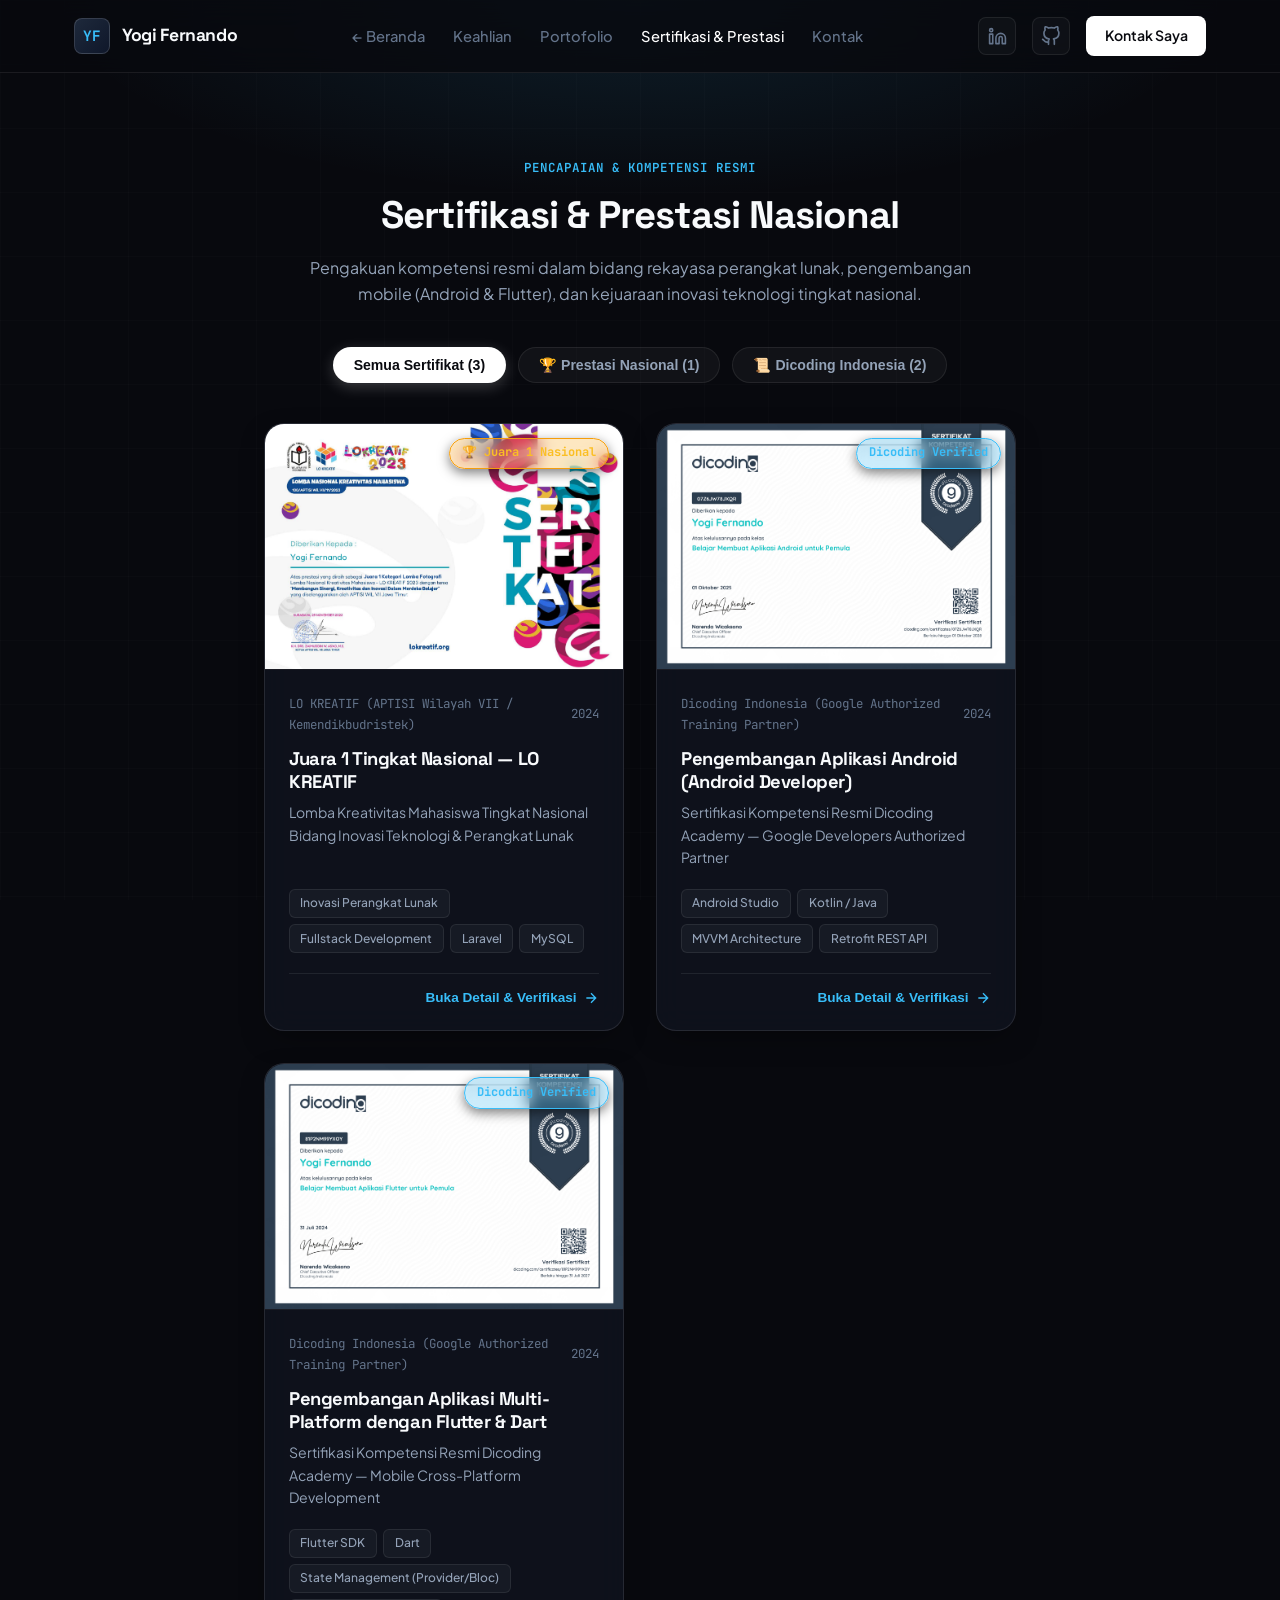
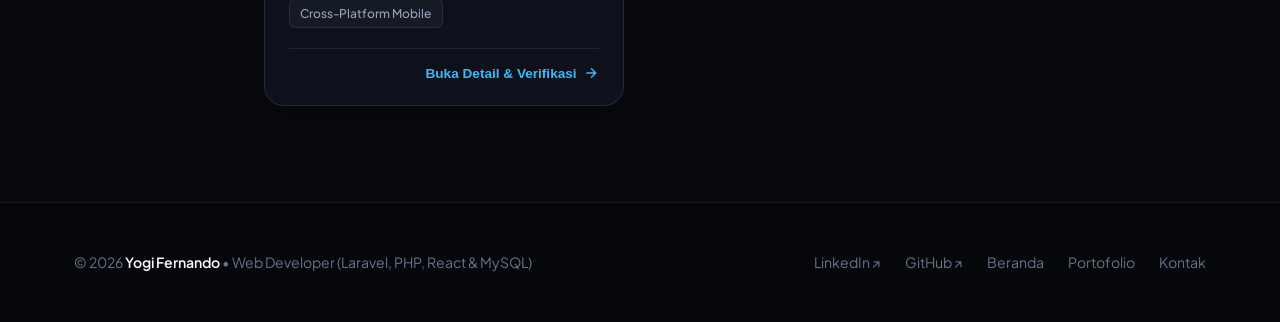
==== commit d5c09aeb: "feat: perbaiki sertifikat Dicoding Android & Flutter, preview gambar, modal interaktif, dan bersihka" ====
--- a/certificates.html
+++ b/certificates.html
@@ -3,8 +3,8 @@
 <head>
   <meta charset="UTF-8">
   <meta name="viewport" content="width=device-width, initial-scale=1.0">
-  <title>Sertifikasi & Prestasi — Yogi Fernando | Web Developer</title>
-  <meta name="description" content="Koleksi sertifikasi resmi dan prestasi kompetisi nasional Yogi Fernando, termasuk Juara 1 Nasional LO KREATIF dan sertifikasi Dicoding Indonesia.">
+  <title>Sertifikasi &amp; Prestasi — Yogi Fernando | Web Developer</title>
+  <meta name="description" content="Koleksi sertifikasi resmi dan prestasi kompetisi nasional Yogi Fernando, termasuk Juara 1 Nasional LO KREATIF dan sertifikasi Dicoding Indonesia (Android &amp; Flutter).">
   <meta name="author" content="Yogi Fernando">
 
   <link rel="stylesheet" href="css/style.css">
@@ -71,7 +71,7 @@
         <div class="section-tag">PENCAPAIAN &amp; KOMPETENSI RESMI</div>
         <h1 class="section-title">Sertifikasi &amp; Prestasi Nasional</h1>
         <p class="section-subtitle" style="max-width: 680px; margin: 0 auto 2.5rem;">
-          Pengakuan kompetensi resmi dalam bidang rekayasa perangkat lunak dan kejuaraan inovasi teknologi tingkat nasional.
+          Pengakuan kompetensi resmi dalam bidang rekayasa perangkat lunak, pengembangan mobile (Android &amp; Flutter), dan kejuaraan inovasi teknologi tingkat nasional.
         </p>
 
         <!-- Filter Chips -->
--- a/css/style.css
+++ b/css/style.css
@@ -1466,16 +1466,20 @@
 }
 
 .cert-image-placeholder {
+  position: absolute;
+  top: 0;
+  left: 0;
+  width: 100%;
+  height: 100%;
   display: flex;
   flex-direction: column;
   align-items: center;
   justify-content: center;
   gap: 0.5rem;
-  width: 100%;
-  height: 100%;
-  background: linear-gradient(135deg, rgba(20, 26, 44, 0.9), rgba(12, 16, 28, 0.9));
+  background: linear-gradient(135deg, rgba(20, 26, 44, 0.95), rgba(12, 16, 28, 0.95));
   padding: 1.5rem;
   text-align: center;
+  z-index: 1;
 }
 
 .cert-fallback-icon {
@@ -1490,11 +1494,14 @@
 }
 
 .cert-img-cover {
+  position: relative;
+  z-index: 2;
   width: 100%;
   height: 100%;
   object-fit: cover;
   object-position: center;
   transition: transform 0.4s ease;
+  display: block;
 }
 
 .cert-card:hover .cert-img-cover {
@@ -1512,17 +1519,17 @@
   font-family: var(--font-mono);
   box-shadow: 0 4px 12px rgba(0, 0, 0, 0.5);
   backdrop-filter: blur(8px);
-  z-index: 2;
+  z-index: 3;
 }
 
 .cert-badge-gold {
-  background: rgba(245, 158, 11, 0.2);
+  background: rgba(245, 158, 11, 0.25);
   border: 1px solid #f59e0b;
   color: #fbbf24;
 }
 
 .cert-badge-blue {
-  background: rgba(56, 189, 248, 0.2);
+  background: rgba(56, 189, 248, 0.25);
   border: 1px solid #38bdf8;
   color: #38bdf8;
 }
@@ -1594,7 +1601,7 @@
   position: relative;
   width: 100%;
   min-height: 240px;
-  max-height: 440px;
+  max-height: 480px;
   background: #05070e;
   border-radius: var(--radius-md);
   overflow: hidden;
@@ -1608,8 +1615,9 @@
 .modal-cert-viewport img {
   width: 100%;
   height: auto;
-  max-height: 440px;
+  max-height: 480px;
   object-fit: contain;
+  display: block;
 }
 
 .modal-fallback-box {
@@ -1632,7 +1640,7 @@
 
 .cert-preview-grid {
   display: grid;
-  grid-template-columns: repeat(auto-fit, minmax(min(100%, 300px), 1fr));
+  grid-template-columns: repeat(auto-fit, minmax(min(100%, 320px), 1fr));
   gap: 1.5rem;
   margin-top: 3rem;
   margin-bottom: 2.5rem;
@@ -1640,62 +1648,58 @@
 
 .cert-preview-card {
   display: flex;
-  gap: 1.25rem;
+  flex-direction: column;
   background: var(--bg-card);
   backdrop-filter: blur(14px);
   -webkit-backdrop-filter: blur(14px);
   border: 1px solid var(--border-card);
   border-radius: var(--radius-lg);
-  padding: 1.5rem;
+  overflow: hidden;
   transition: var(--transition-smooth);
-  cursor: default;
+  cursor: pointer;
 }
 
 .cert-preview-card:hover {
-  transform: translateY(-4px);
-  border-color: rgba(255, 255, 255, 0.18);
+  transform: translateY(-5px);
+  border-color: rgba(255, 255, 255, 0.22);
   box-shadow: var(--shadow-hover);
   background: var(--bg-card-hover);
 }
 
-.cert-preview-award {
-  border-left: 3px solid #f59e0b;
-  background: linear-gradient(135deg, rgba(245, 158, 11, 0.06) 0%, var(--bg-card) 60%);
-}
-
-.cert-preview-icon-wrap {
-  flex-shrink: 0;
-  width: 52px;
-  height: 52px;
-  border-radius: var(--radius-md);
-  background: rgba(245, 158, 11, 0.15);
-  border: 1px solid rgba(245, 158, 11, 0.3);
-  display: flex;
-  align-items: center;
-  justify-content: center;
-}
-
-.cert-preview-icon-blue {
-  background: var(--accent-cyan-dim);
-  border-color: rgba(56, 189, 248, 0.3);
-}
-
-.cert-preview-icon {
-  font-size: 1.5rem;
+.cert-preview-card-img-wrap {
+  position: relative;
+  width: 100%;
+  aspect-ratio: 16 / 10;
+  background: #060810;
+  border-bottom: 1px solid var(--border-subtle);
+  overflow: hidden;
+}
+
+.cert-preview-card-img-wrap img {
+  width: 100%;
+  height: 100%;
+  object-fit: cover;
+  object-position: center;
+  transition: transform 0.4s ease;
+  display: block;
+}
+
+.cert-preview-card:hover .cert-preview-card-img-wrap img {
+  transform: scale(1.04);
 }
 
 .cert-preview-body {
+  padding: 1.5rem;
   display: flex;
   flex-direction: column;
-  gap: 0.4rem;
+  gap: 0.45rem;
   flex-grow: 1;
-  min-width: 0;
 }
 
 .cert-preview-badge {
   display: inline-flex;
   align-items: center;
-  padding: 0.2rem 0.65rem;
+  padding: 0.25rem 0.7rem;
   border-radius: var(--radius-full);
   font-size: 0.72rem;
   font-weight: 700;
@@ -1704,10 +1708,11 @@
 }
 
 .cert-preview-title {
-  font-size: 1rem;
+  font-size: 1.05rem;
   font-weight: 700;
   color: var(--text-heading);
-  line-height: 1.35;
+  line-height: 1.4;
+  margin-top: 0.2rem;
   font-family: var(--font-heading);
 }
 
@@ -1718,17 +1723,30 @@
 }
 
 .cert-preview-desc {
-  font-size: 0.855rem;
+  font-size: 0.86rem;
   color: var(--text-body);
-  line-height: 1.55;
-  margin-top: 0.2rem;
+  line-height: 1.6;
+  margin-top: 0.25rem;
+  flex-grow: 1;
 }
 
 .cert-preview-skills {
   display: flex;
   flex-wrap: wrap;
   gap: 0.35rem;
-  margin-top: 0.5rem;
+  margin-top: 0.75rem;
+}
+
+.cert-preview-action {
+  margin-top: 1rem;
+  padding-top: 0.85rem;
+  border-top: 1px solid var(--border-subtle);
+  display: flex;
+  align-items: center;
+  justify-content: space-between;
+  font-size: 0.84rem;
+  font-weight: 600;
+  color: var(--accent-cyan);
 }
 
 /* ==============================================================================
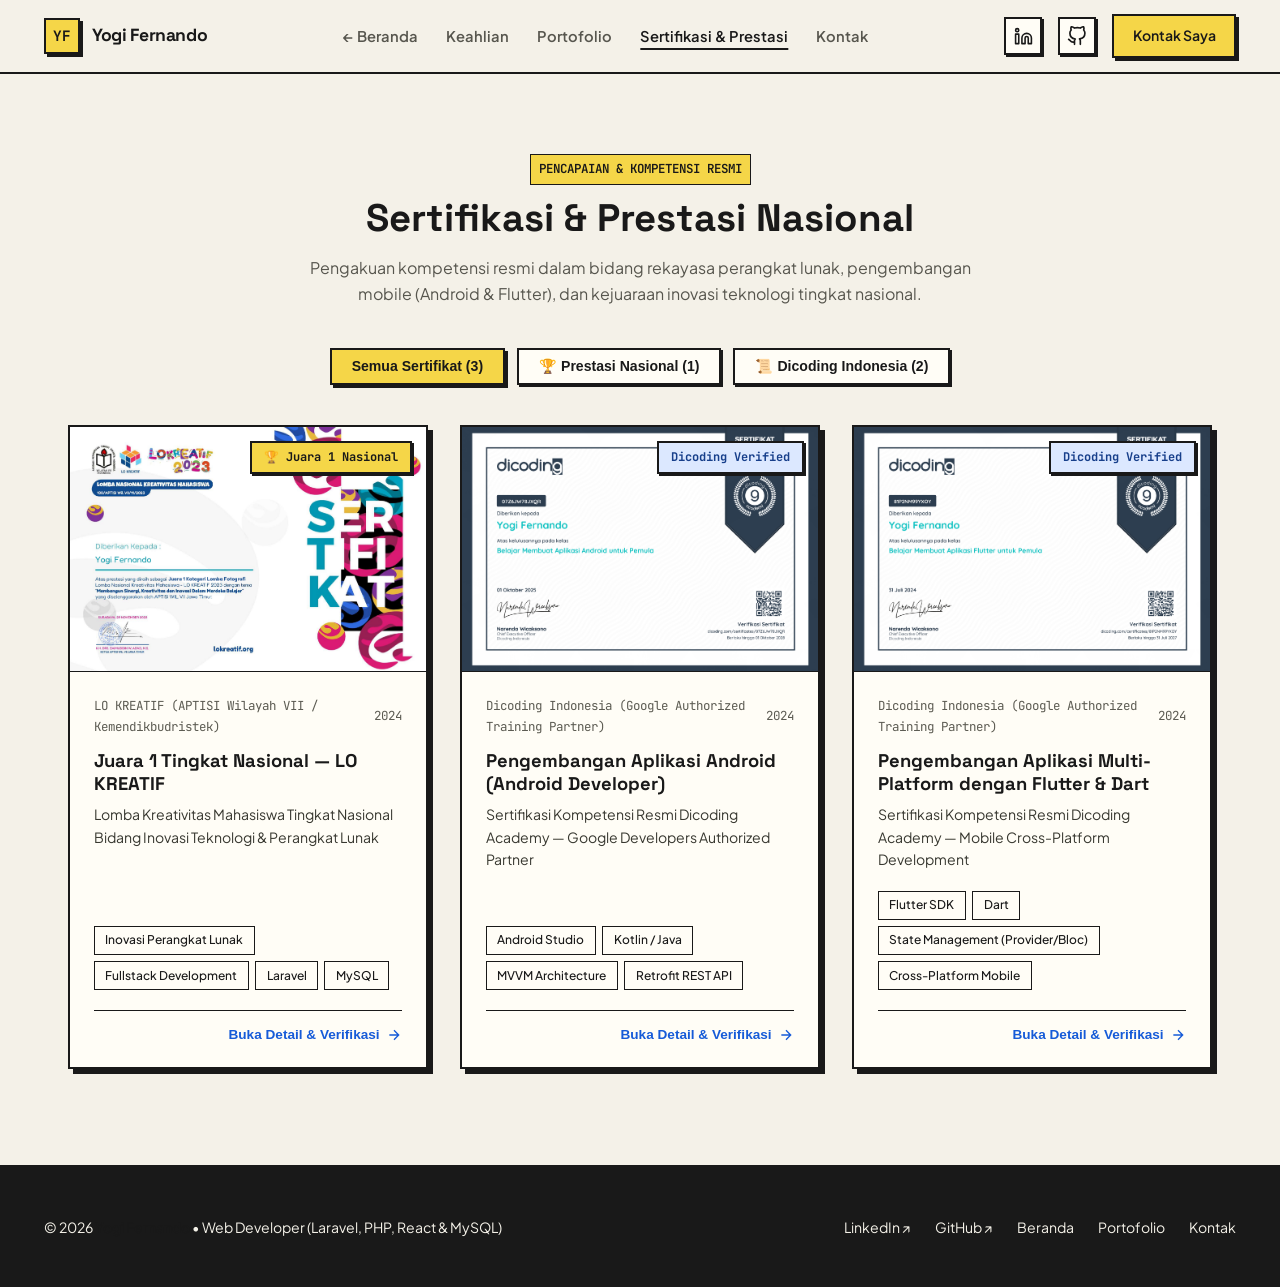
==== commit b646486c: "style: apply neobrutalist portfolio UI" ====
--- a/certificates.html
+++ b/certificates.html
@@ -11,10 +11,6 @@
   <link rel="icon" type="image/png" href="assets/profile.png">
 </head>
 <body>
-
-  <!-- Ambient Top Light -->
-  <div class="ambient-gradient-top" aria-hidden="true"></div>
-  <div class="ambient-grid-overlay" aria-hidden="true"></div>
 
   <div class="page-wrap">
     
--- a/css/style.css
+++ b/css/style.css
@@ -1,6 +1,6 @@
 /* ==============================================================================
-   YOGI FERNANDO — BESPOKE WEB DEVELOPER PORTFOLIO DESIGN SYSTEM
-   Modern, Clean, Authentic, Anti-AI-Slop Styling
+   YOGI FERNANDO — NEOBRUTALISM PORTFOLIO
+   Bold. Flat. Raw. Electric Blue.
    ============================================================================== */
 
 @import url('https://fonts.googleapis.com/css2?family=Plus+Jakarta+Sans:wght@300;400;500;600;700&family=Space+Grotesk:wght@500;600;700&family=JetBrains+Mono:wght@400;500&display=swap');
@@ -644,8 +644,7 @@
    ============================================================================== */
 .projects-grid {
   display: grid;
-  grid-template-columns: repeat(auto-fit, minmax(min(100%, 360px), 560px));
-  justify-content: center;
+  grid-template-columns: repeat(2, 1fr);
   gap: 2rem;
 }
 
@@ -1750,31 +1749,98 @@
 }
 
 /* ==============================================================================
-   RESPONSIVE DESIGN
+   RESPONSIVE DESIGN — COMPREHENSIVE
    ============================================================================== */
+
+/* --- LARGE DESKTOP (≥ 1280px) --- */
+@media (min-width: 1280px) {
+  .container {
+    max-width: 1240px;
+  }
+}
+
+/* --- TABLET / SMALL DESKTOP (≤ 1100px) --- */
+@media (max-width: 1100px) {
+  .hero-grid {
+    grid-template-columns: 1fr 1fr;
+    gap: 2.5rem;
+  }
+
+  .projects-grid {
+    grid-template-columns: 1fr 1fr;
+    gap: 1.5rem;
+  }
+
+  .contact-card-box {
+    padding: 3rem;
+    gap: 2.5rem;
+  }
+}
+
+/* --- TABLET LANDSCAPE (≤ 992px) --- */
 @media (max-width: 992px) {
   .hero-grid {
     grid-template-columns: 1fr;
-    gap: 3rem;
+    gap: 2.5rem;
+  }
+
+  .hero-text-content {
+    text-align: center;
+  }
+
+  .hero-cta-group {
+    justify-content: center;
+  }
+
+  .hero-tech-strip {
+    justify-content: center;
   }
 
   .hero-profile-card {
-    max-width: 440px;
+    max-width: 400px;
     margin: 0 auto;
     width: 100%;
   }
 
   .bento-skills-grid {
-    grid-template-columns: 1fr;
+    grid-template-columns: 1fr 1fr;
+    gap: 1.25rem;
+  }
+
+  .projects-grid {
+    grid-template-columns: 1fr 1fr;
+    gap: 1.5rem;
   }
 
   .contact-card-box {
     grid-template-columns: 1fr;
     padding: 2.5rem;
-  }
-}
-
+    gap: 2rem;
+  }
+
+  .contact-heading {
+    font-size: 1.8rem;
+  }
+
+  .principles-grid {
+    grid-template-columns: 1fr;
+    gap: 1rem;
+  }
+
+  .cert-preview-grid {
+    grid-template-columns: repeat(2, 1fr);
+  }
+
+  .footer-nav {
+    flex-wrap: wrap;
+    gap: 1rem;
+    justify-content: flex-end;
+  }
+}
+
+/* --- TABLET PORTRAIT / LARGE MOBILE (≤ 768px) --- */
 @media (max-width: 768px) {
+  /* Navigation */
   .main-nav {
     display: none;
   }
@@ -1786,21 +1852,657 @@
     top: 72px;
     left: 0;
     width: 100%;
-    background: #0a0d16;
+    background: rgba(8, 9, 14, 0.97);
+    backdrop-filter: blur(20px);
+    -webkit-backdrop-filter: blur(20px);
     border-bottom: 1px solid var(--border-subtle);
-    padding: 1.5rem;
-    gap: 1.25rem;
+    padding: 1.25rem 1.5rem;
+    gap: 0.25rem;
+    z-index: 99;
+  }
+
+  .main-nav.nav-open .nav-link {
+    padding: 0.8rem 0.75rem;
+    border-radius: var(--radius-sm);
+    font-size: 1rem;
+  }
+
+  .main-nav.nav-open .nav-link:hover {
+    background: rgba(255, 255, 255, 0.04);
   }
 
   .mobile-menu-toggle {
     display: flex;
   }
 
+  .btn-primary-header span {
+    display: none;
+  }
+
+  .btn-primary-header {
+    padding: 0.5rem 0.75rem;
+  }
+
+  /* Hero */
+  .hero-section {
+    padding: 4rem 0 3.5rem;
+  }
+
   .hero-title {
-    font-size: 2.2rem;
-  }
-
+    font-size: clamp(1.9rem, 7vw, 2.5rem);
+  }
+
+  .hero-bio {
+    font-size: 0.97rem;
+  }
+
+  .hero-cta-group {
+    flex-direction: column;
+    align-items: stretch;
+    gap: 0.75rem;
+  }
+
+  .hero-cta-group .btn-primary,
+  .hero-cta-group .btn-secondary,
+  .hero-cta-group .btn-ghost {
+    justify-content: center;
+    width: 100%;
+  }
+
+  /* Skills */
+  .bento-skills-grid {
+    grid-template-columns: 1fr;
+    gap: 1rem;
+  }
+
+  .bento-card {
+    padding: 1.75rem;
+  }
+
+  /* Projects */
+  .projects-grid {
+    grid-template-columns: 1fr;
+    gap: 1.5rem;
+  }
+
+  /* Contact */
   .contact-card-box {
     padding: 1.75rem;
-  }
-}
+    gap: 2rem;
+  }
+
+  .contact-heading {
+    font-size: 1.65rem;
+  }
+
+  .contact-text {
+    font-size: 0.94rem;
+  }
+
+  /* Footer */
+  .footer-inner {
+    flex-direction: column;
+    align-items: flex-start;
+    gap: 1.25rem;
+  }
+
+  .footer-nav {
+    display: grid;
+    grid-template-columns: repeat(3, auto);
+    gap: 0.75rem 1.25rem;
+    justify-content: start;
+  }
+
+  /* Section Titles */
+  .section-title {
+    font-size: clamp(1.6rem, 5vw, 2rem);
+  }
+
+  /* Certs preview */
+  .cert-preview-grid {
+    grid-template-columns: 1fr;
+  }
+
+  /* Modal */
+  .modal-case-study-frame {
+    width: 96vw;
+    max-height: 92vh;
+  }
+
+  .modal-body-content {
+    padding: 1.25rem;
+  }
+
+  .modal-footer-actions {
+    flex-direction: column;
+    align-items: stretch;
+  }
+
+  .modal-footer-actions a {
+    justify-content: center;
+  }
+
+  .modal-img-viewport {
+    max-height: 300px;
+  }
+
+  .modal-img-viewport img {
+    max-height: 280px;
+  }
+
+  /* Portfolio archive link */
+  .portfolio-archive-link-wrap {
+    margin-top: 2.5rem;
+  }
+
+  /* Metrics HUD */
+  .metrics-hud-grid {
+    grid-template-columns: repeat(2, 1fr);
+  }
+}
+
+/* --- MOBILE (≤ 540px) --- */
+@media (max-width: 540px) {
+  .container {
+    padding: 0 1rem;
+  }
+
+  /* Header */
+  .header-inner {
+    height: 62px;
+  }
+
+  .brand-text {
+    font-size: 1rem;
+  }
+
+  /* Hero */
+  .hero-section {
+    padding: 3rem 0 3rem;
+  }
+
+  .hero-title {
+    font-size: clamp(1.75rem, 8vw, 2.2rem);
+  }
+
+  .status-badge {
+    font-size: 0.7rem;
+  }
+
+  /* Profile card */
+  .profile-card-inner {
+    padding: 1.75rem 1.25rem;
+  }
+
+  .profile-image-wrap {
+    width: 110px;
+    height: 110px;
+  }
+
+  /* Section */
+  .section-block {
+    padding: 3.5rem 0;
+  }
+
+  .section-header {
+    margin-bottom: 2.5rem;
+  }
+
+  .section-title {
+    font-size: clamp(1.5rem, 6vw, 1.85rem);
+  }
+
+  /* Bento cards */
+  .bento-card {
+    padding: 1.5rem 1.25rem;
+  }
+
+  .bento-card-title {
+    font-size: 1.1rem;
+  }
+
+  /* Project card */
+  .project-content-body {
+    padding: 1.25rem;
+  }
+
+  .project-title {
+    font-size: 1.2rem;
+  }
+
+  /* Principles */
+  .principle-card {
+    padding: 1.75rem 1.25rem;
+  }
+
+  /* Contact */
+  .contact-card-box {
+    padding: 1.5rem 1.25rem;
+  }
+
+  .contact-heading {
+    font-size: 1.5rem;
+  }
+
+  /* Footer */
+  .footer-nav {
+    grid-template-columns: repeat(2, auto);
+    gap: 0.65rem 1rem;
+  }
+
+  .footer-credits p {
+    font-size: 0.82rem;
+  }
+
+  /* Modal */
+  .modal-header-bar {
+    padding: 1rem 1.25rem;
+  }
+
+  .modal-title-group h3 {
+    font-size: 1.05rem;
+  }
+
+  .modal-img-viewport {
+    padding: 0.5rem;
+    max-height: 240px;
+  }
+
+  .modal-img-viewport img {
+    max-height: 220px;
+  }
+
+  .thumb-btn {
+    width: 68px;
+    height: 44px;
+  }
+
+  .metrics-hud-grid {
+    grid-template-columns: 1fr 1fr;
+    gap: 0.75rem;
+  }
+
+  .case-study-block h4 {
+    font-size: 1rem;
+  }
+
+  /* Gallery nav buttons */
+  .gallery-nav-btn {
+    width: 34px;
+    height: 34px;
+    font-size: 1.1rem;
+  }
+
+  /* Toast */
+  .cosmic-toast {
+    bottom: 1rem;
+    right: 1rem;
+    left: 1rem;
+    text-align: center;
+    font-size: 0.85rem;
+  }
+
+  /* Cert cards */
+  .cert-card-body {
+    padding: 1.25rem;
+  }
+
+  /* Archive link button */
+  .portfolio-archive-link-wrap .btn-secondary {
+    width: 100%;
+    justify-content: center;
+  }
+}
+
+/* --- VERY SMALL MOBILE (≤ 380px) --- */
+@media (max-width: 380px) {
+  .hero-title {
+    font-size: 1.65rem;
+  }
+
+  .bento-skills-grid {
+    gap: 0.85rem;
+  }
+
+  .hero-cta-group {
+    gap: 0.65rem;
+  }
+
+  .btn-primary, .btn-secondary {
+    font-size: 0.88rem;
+    padding: 0.7rem 1.1rem;
+  }
+
+  .profile-image-wrap {
+    width: 95px;
+    height: 95px;
+  }
+}
+
+/* ==============================================================================
+   NEO-BRUTALIST VISUAL SYSTEM
+   ============================================================================== */
+:root {
+  color-scheme: light;
+  --bg-page: #f4f1e8;
+  --bg-surface: #fffdf6;
+  --bg-card: #fffdf6;
+  --bg-card-hover: #fff8d9;
+  --bg-card-elevated: #fffdf6;
+  --bg-input: #fffdf6;
+  --border-subtle: #191919;
+  --border-card: #191919;
+  --border-focus: #165bd8;
+  --border-active: #191919;
+  --text-pure: #191919;
+  --text-heading: #191919;
+  --text-body: #383830;
+  --text-muted: #5c5b52;
+  --text-dim: #77756b;
+  --accent-cyan: #165bd8;
+  --accent-cyan-dim: #dce8ff;
+  --accent-indigo: #165bd8;
+  --accent-emerald: #18734b;
+  --accent-emerald-dim: #d9f2df;
+  --radius-xs: 0;
+  --radius-sm: 0;
+  --radius-md: 0;
+  --radius-lg: 0;
+  --radius-xl: 0;
+  --radius-full: 0;
+  --shadow-card: 5px 5px 0 #191919;
+  --shadow-hover: 7px 7px 0 #191919;
+}
+
+html { color-scheme: light; }
+
+body {
+  background: var(--bg-page);
+  color: var(--text-body);
+  font-family: var(--font-body);
+}
+
+h1, h2, h3, h4 { letter-spacing: 0; }
+
+.ambient-gradient-top,
+.ambient-grid-overlay { display: none; }
+
+.gradient-text {
+  background: none;
+  color: #c73b26;
+  -webkit-text-fill-color: currentColor;
+}
+
+.site-header {
+  background: var(--bg-page);
+  border-bottom: 2px solid #191919;
+  backdrop-filter: none;
+  -webkit-backdrop-filter: none;
+}
+
+.brand-monogram {
+  border: 2px solid #191919;
+  background: #f5d648;
+  color: #191919;
+  border-radius: 0;
+  box-shadow: 3px 3px 0 #191919;
+}
+
+.brand-text { color: #191919; }
+.nav-link { color: #57564e; font-weight: 600; }
+.nav-link:hover, .nav-link.active { color: #191919; }
+.nav-link.active { text-decoration: underline; text-decoration-thickness: 2px; text-underline-offset: 6px; }
+
+.btn-icon,
+.btn-primary-header,
+.btn-primary,
+.btn-secondary,
+.btn-ghost,
+.btn-admin-action,
+.cert-filter-btn,
+.form-input,
+.form-textarea,
+.archive-search-input {
+  border: 2px solid #191919;
+  border-radius: 0;
+}
+
+.btn-icon {
+  color: #191919;
+  background: #fffdf6;
+  box-shadow: 2px 2px 0 #191919;
+}
+.btn-icon:hover { color: #191919; background: #f5d648; border-color: #191919; }
+
+.btn-primary-header,
+.btn-primary {
+  background: #f5d648;
+  border-color: #191919;
+  color: #191919;
+  box-shadow: 3px 3px 0 #191919;
+}
+.btn-primary-header:hover,
+.btn-primary:hover {
+  background: #f5d648;
+  color: #191919;
+  transform: translate(-2px, -2px);
+  box-shadow: 5px 5px 0 #191919;
+}
+
+.btn-secondary {
+  background: #fffdf6;
+  border-color: #191919;
+  color: #191919;
+  box-shadow: 3px 3px 0 #191919;
+}
+.btn-secondary:hover,
+.btn-ghost:hover {
+  background: #dce8ff;
+  border-color: #191919;
+  color: #191919;
+  transform: translate(-1px, -1px);
+}
+.btn-ghost { color: #383830; }
+
+.hero-section { padding-top: 5rem; }
+.hero-title { max-width: 780px; font-size: clamp(2.5rem, 5vw, 4.25rem); line-height: 1.04; }
+.hero-bio { color: #383830; }
+.status-badge {
+  background: #d9f2df;
+  border: 2px solid #191919;
+  border-radius: 0;
+  color: #175b3e;
+  box-shadow: 3px 3px 0 #191919;
+}
+.status-dot { box-shadow: none; }
+.hero-tech-strip { border-top: 2px solid #191919; }
+.tech-item-badge,
+.chip-item,
+.skill-pill,
+.tag-pill {
+  background: #fffdf6;
+  color: #191919;
+  border: 1.5px solid #191919;
+  border-radius: 0;
+}
+
+.profile-card-inner,
+.bento-card,
+.project-card-orbit,
+.principle-card,
+.contact-card-box,
+.cert-card,
+.cert-preview-card {
+  background: #fffdf6;
+  border: 2px solid #191919;
+  border-radius: 0;
+  box-shadow: var(--shadow-card);
+  backdrop-filter: none;
+  -webkit-backdrop-filter: none;
+}
+
+.profile-card-inner { padding: 1.5rem; }
+.profile-card-inner:hover,
+.bento-card:hover,
+.project-card-orbit:hover,
+.principle-card:hover,
+.cert-card:hover,
+.cert-preview-card:hover {
+  background: #fff8d9;
+  border-color: #191919;
+  transform: translate(-2px, -2px);
+  box-shadow: var(--shadow-hover);
+}
+.profile-image-wrap { width: 156px; height: 156px; }
+.profile-portrait-img {
+  border: 3px solid #191919;
+  border-radius: 0;
+  background: #dce8ff;
+  box-shadow: 4px 4px 0 #191919;
+}
+.profile-role { color: #165bd8; font-weight: 700; }
+.chip-item { color: #383830; }
+
+.section-block { border-top: 2px solid #191919; }
+.section-tag {
+  padding: 0.25rem 0.5rem;
+  color: #191919;
+  background: #f5d648;
+  border: 1.5px solid #191919;
+  letter-spacing: 0;
+}
+.section-title { line-height: 1.1; }
+.section-subtitle { color: #57564e; }
+
+.bento-card { padding: 2rem; }
+.bento-highlight { background: #dce8ff; border-color: #191919; }
+.bento-card:hover.bento-highlight { background: #cbdcff; }
+.bento-icon-box,
+.channel-icon {
+  color: #191919;
+  background: #f5d648;
+  border: 2px solid #191919;
+  border-radius: 0;
+}
+.bento-card-desc { color: #383830; }
+
+.project-media-viewport,
+.cert-media-box,
+.cert-preview-card-img-wrap {
+  background: #e7e3d8;
+  border-color: #191919;
+}
+.browser-dot-bar { background: #f5d648; border-bottom: 2px solid #191919; }
+.dot { border: 1px solid #191919; }
+.viewport-title { color: #191919; }
+.project-image-box { background: #e7e3d8; }
+.project-img-preview { border-radius: 0; }
+.card-gallery-pill,
+.view-doc-prompt,
+.cert-floating-badge {
+  background: #f5d648;
+  color: #191919;
+  border: 2px solid #191919;
+  border-radius: 0;
+  box-shadow: 2px 2px 0 #191919;
+  backdrop-filter: none;
+}
+.image-overlay-glow {
+  background: rgba(245, 214, 72, 0.88);
+}
+.project-content-body,
+.cert-card-body,
+.cert-preview-body { color: #383830; }
+.badge-status { color: #18734b; }
+.badge-year,
+.cert-meta-row,
+.cert-preview-meta { color: #5c5b52; }
+.project-description,
+.cert-card-desc,
+.cert-preview-desc { color: #383830; }
+.tag-pill-accent { background: #dce8ff; border-color: #191919; color: #173f8b; }
+.project-actions-row,
+.cert-action-row,
+.cert-preview-action { border-color: #191919; }
+.btn-open-study,
+.btn-cert-detail,
+.cert-preview-action { color: #165bd8; }
+.btn-open-study:hover,
+.btn-cert-detail:hover { color: #c73b26; }
+
+.principle-number { color: #c73b26; }
+.contact-card-box { padding: 3rem; }
+.contact-text { color: #383830; }
+.channel-label { color: #5c5b52; }
+.channel-value { color: #191919; }
+.form-input, .form-textarea, .archive-search-input {
+  background: #fffdf6;
+  color: #191919;
+}
+.form-input:focus,
+.form-textarea:focus,
+.archive-search-input:focus {
+  outline: 3px solid #165bd8;
+  outline-offset: 2px;
+  border-color: #191919;
+  background: #fffdf6;
+  box-shadow: none;
+}
+
+.site-footer { background: #191919; border-top: 3px solid #191919; }
+.footer-credits p, .footer-nav a { color: #f4f1e8; }
+.footer-nav a:hover { color: #f5d648; }
+
+dialog::backdrop { background: rgba(25, 25, 25, 0.72); backdrop-filter: none; }
+.modal-case-study-frame {
+  background: #fffdf6;
+  border: 3px solid #191919;
+  border-radius: 0;
+  box-shadow: 8px 8px 0 #191919;
+}
+.modal-header-bar { background: #f5d648; border-bottom: 2px solid #191919; }
+.btn-close-modal, .gallery-nav-btn {
+  background: #fffdf6;
+  color: #191919;
+  border: 2px solid #191919;
+  border-radius: 0;
+}
+.btn-close-modal:hover, .gallery-nav-btn:hover { background: #dce8ff; color: #191919; }
+.modal-image-showcase, .modal-cert-viewport, .challenge-card, .metric-hud-item {
+  background: #f4f1e8;
+  border: 2px solid #191919;
+  border-radius: 0;
+}
+.modal-caption-text { background: #f4f1e8; border-color: #191919; color: #383830; }
+.gallery-counter-badge { background: #fffdf6; color: #191919; border: 2px solid #191919; border-radius: 0; backdrop-filter: none; }
+.metric-value, .feature-bullet { color: #165bd8; }
+.challenge-card { border-left: 5px solid #c73b26; }
+.solution-text { color: #57564e; }
+.cosmic-toast { background: #f5d648; color: #191919; border: 2px solid #191919; border-radius: 0; box-shadow: 4px 4px 0 #191919; }
+.cert-filter-btn { background: #fffdf6; color: #191919; box-shadow: 2px 2px 0 #191919; }
+.cert-filter-btn:hover { background: #dce8ff; color: #191919; }
+.cert-filter-btn.active { background: #f5d648; color: #191919; border-color: #191919; box-shadow: 3px 3px 0 #191919; }
+.cert-image-placeholder { background: #e7e3d8; }
+.cert-badge-gold { background: #f5d648; color: #191919; border-color: #191919; }
+.cert-badge-blue { background: #dce8ff; color: #173f8b; border-color: #191919; }
+.cert-preview-badge { border: 1.5px solid #191919; border-radius: 0; }
+
+.mobile-menu-toggle span { background: #191919; border-radius: 0; }
+
+@media (max-width: 768px) {
+  .main-nav.nav-open {
+    background: #f4f1e8;
+    border-bottom: 2px solid #191919;
+    backdrop-filter: none;
+    -webkit-backdrop-filter: none;
+  }
+  .main-nav.nav-open .nav-link { border-radius: 0; }
+  .main-nav.nav-open .nav-link:hover { background: #f5d648; }
+}
+
+@media (max-width: 540px) {
+  .hero-title { font-size: clamp(2.15rem, 9vw, 3rem); }
+  .contact-card-box { padding: 1.25rem; }
+  .profile-card-inner { padding: 1.25rem; }
+}
+
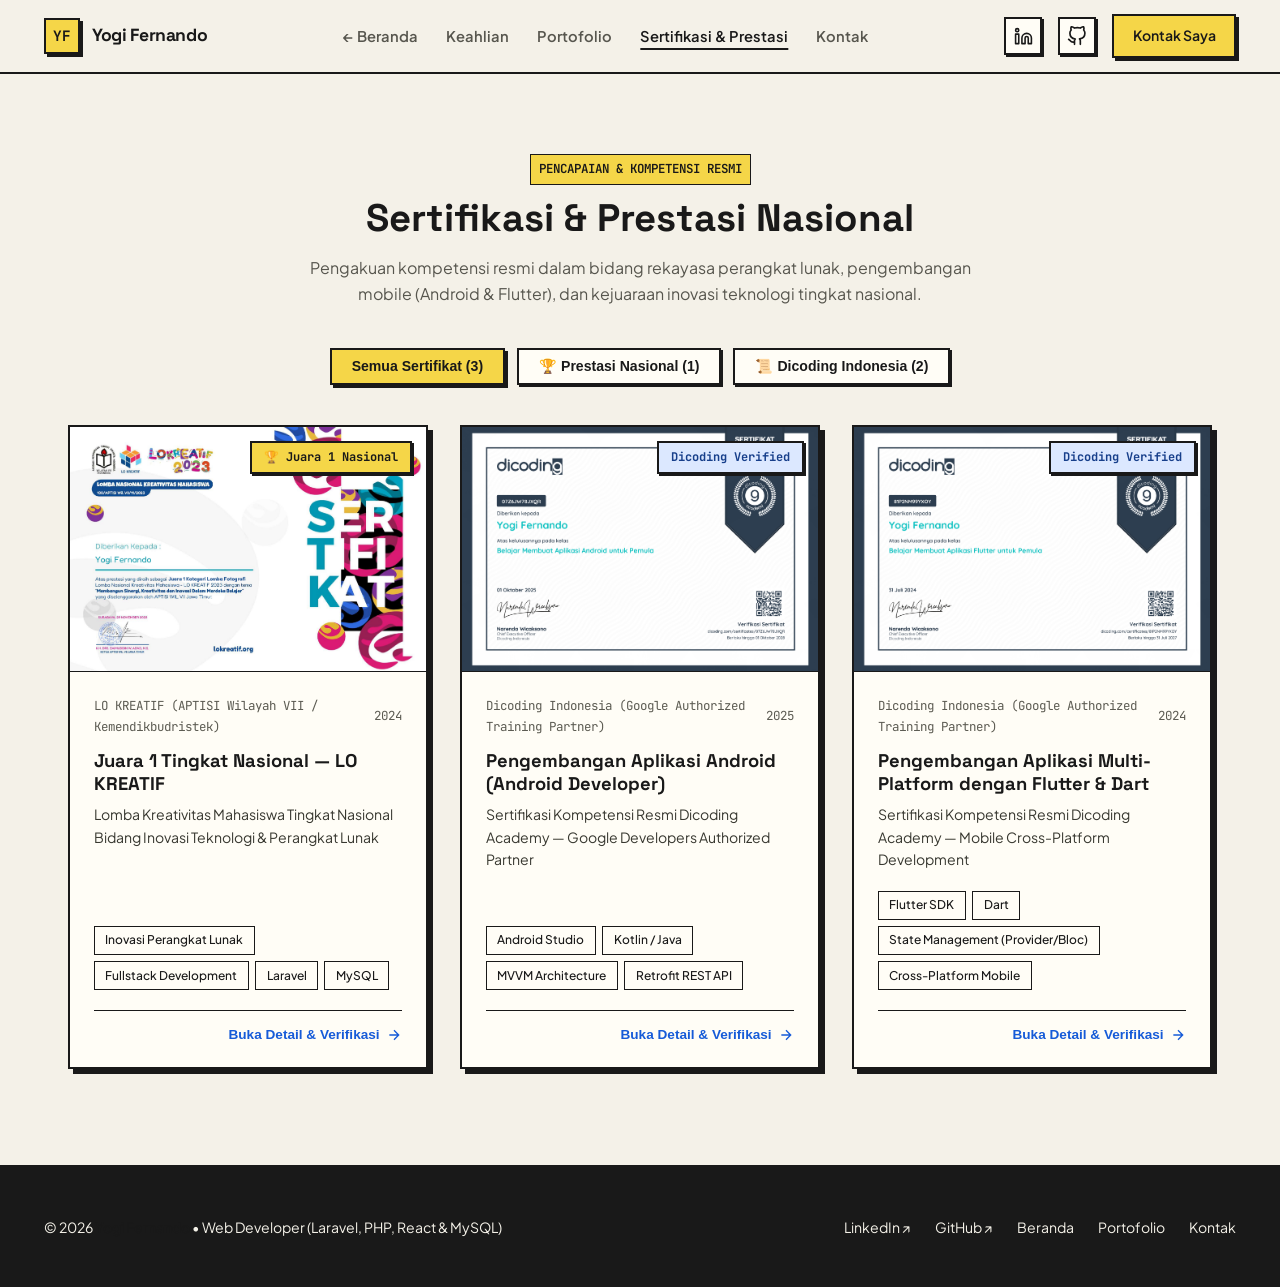
==== commit 800065a1: "assets: update portfolio profile photo" ====
--- a/certificates.html
+++ b/certificates.html
@@ -8,7 +8,7 @@
   <meta name="author" content="Yogi Fernando">
 
   <link rel="stylesheet" href="css/style.css">
-  <link rel="icon" type="image/png" href="assets/profile.png">
+  <link rel="icon" type="image/jpeg" href="assets/profile.jpg">
 </head>
 <body>
 
--- a/css/style.css
+++ b/css/style.css
@@ -2506,3 +2506,52 @@
   .profile-card-inner { padding: 1.25rem; }
 }
 
+.education-summary {
+  display: flex;
+  align-items: center;
+  gap: 0.85rem;
+  margin: 1.25rem 0;
+  padding: 1rem 0;
+  border-top: 2px solid #191919;
+  border-bottom: 2px solid #191919;
+  text-align: left;
+}
+
+.education-logo {
+  width: 60px;
+  height: 60px;
+  flex: 0 0 60px;
+  object-fit: contain;
+  padding: 0.25rem;
+  background: #fff;
+  border: 2px solid #191919;
+}
+
+.education-copy { min-width: 0; }
+.education-label {
+  display: block;
+  margin-bottom: 0.2rem;
+  color: #5c5b52;
+  font-family: var(--font-mono);
+  font-size: 0.68rem;
+  font-weight: 700;
+}
+.education-degree { font-size: 0.98rem; line-height: 1.25; }
+.education-meta {
+  display: flex;
+  align-items: center;
+  flex-wrap: wrap;
+  gap: 0.45rem 0.65rem;
+  margin-top: 0.4rem;
+  color: #5c5b52;
+  font-family: var(--font-mono);
+  font-size: 0.75rem;
+}
+.education-gpa {
+  padding: 0.1rem 0.35rem;
+  background: #f5d648;
+  border: 1px solid #191919;
+  color: #191919;
+  font-weight: 700;
+}
+
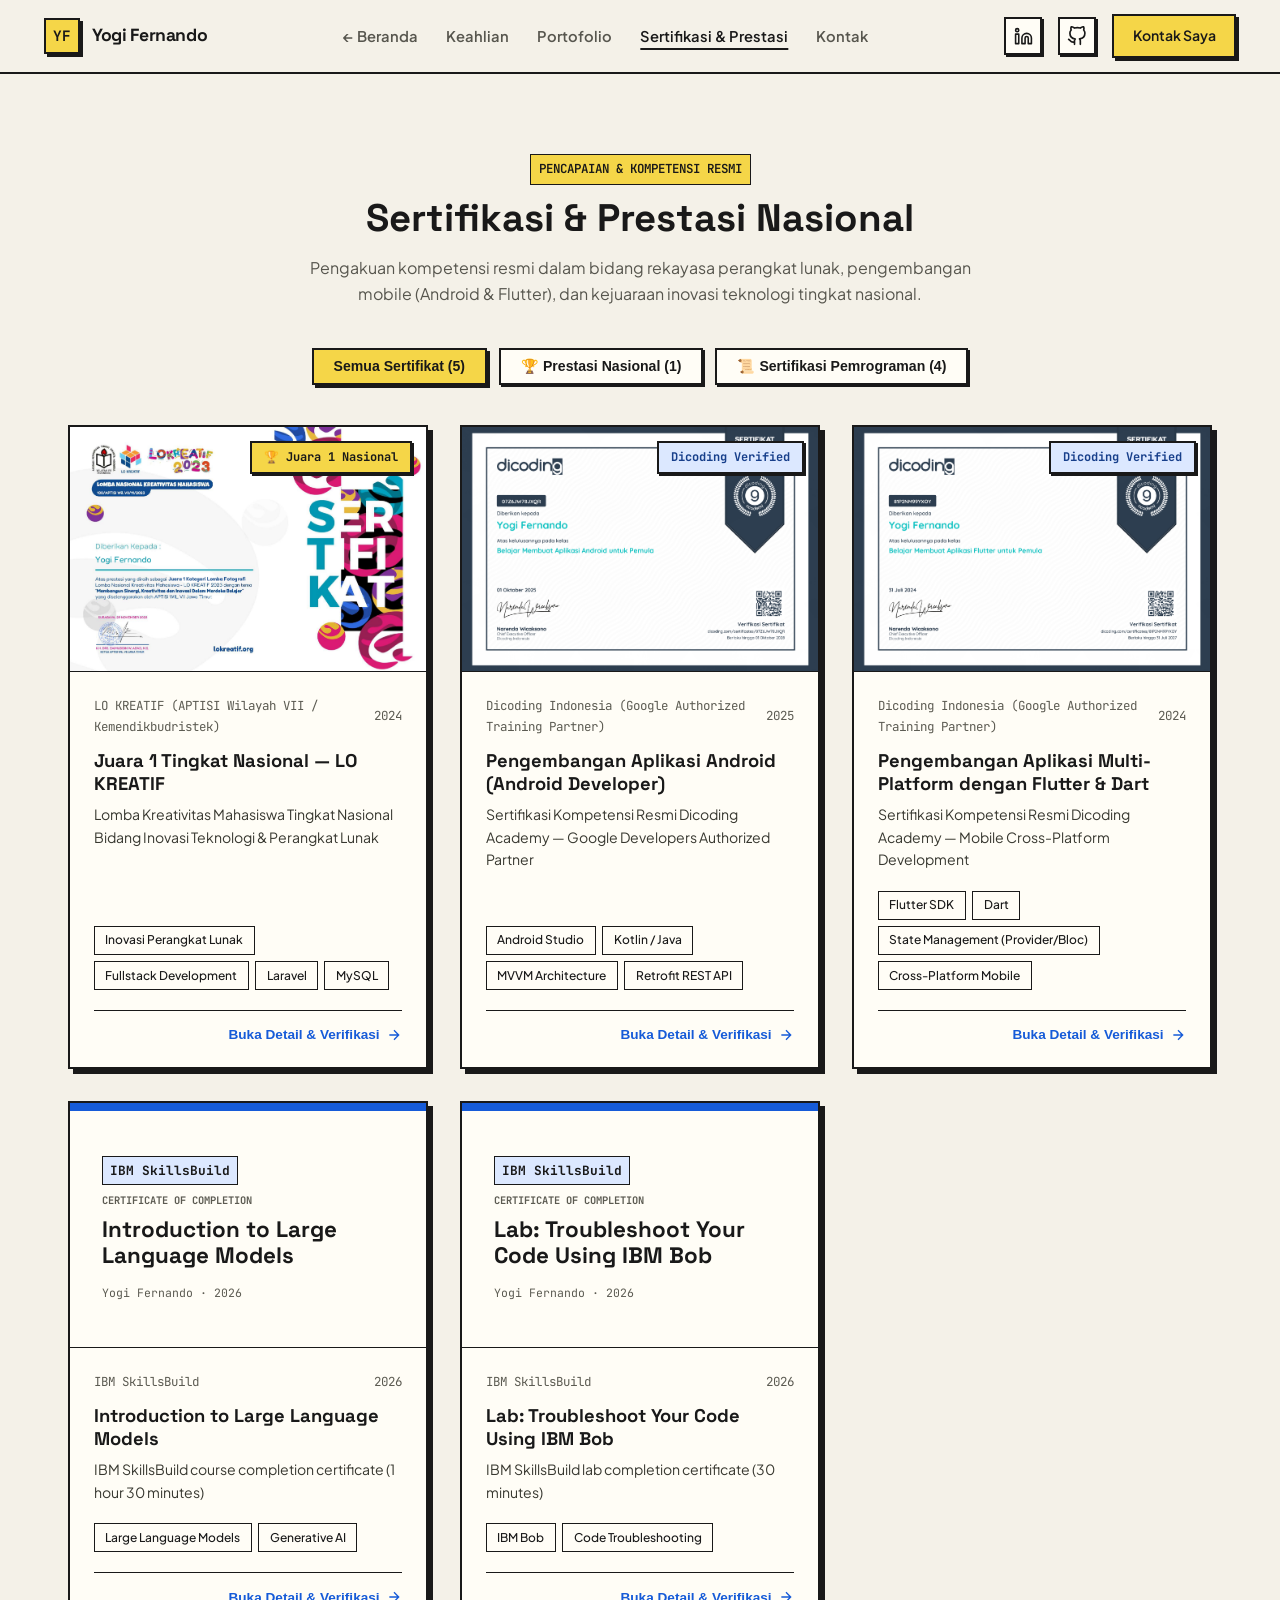
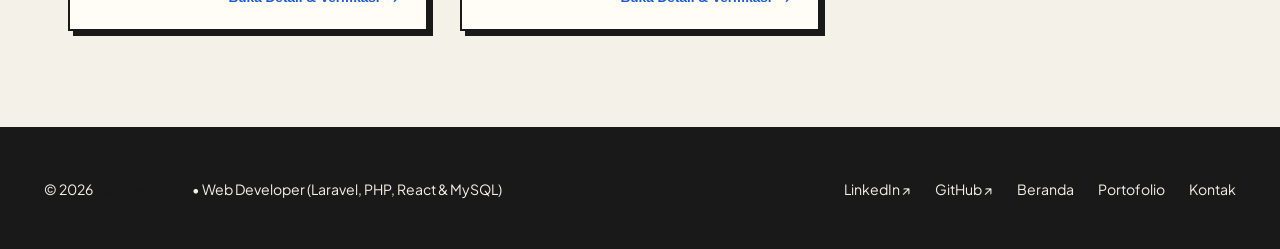
==== commit a591ce83: "feat: add rotated IBM SkillsBuild certificates" ====
--- a/certificates.html
+++ b/certificates.html
@@ -73,13 +73,13 @@
         <!-- Filter Chips -->
         <div class="cert-filter-bar">
           <button class="cert-filter-btn active" data-category="all">
-            <span>Semua Sertifikat (3)</span>
+            <span>Semua Sertifikat (5)</span>
           </button>
           <button class="cert-filter-btn" data-category="Penghargaan & Prestasi">
             <span>🏆 Prestasi Nasional (1)</span>
           </button>
           <button class="cert-filter-btn" data-category="Sertifikasi Pemrograman">
-            <span>📜 Dicoding Indonesia (2)</span>
+            <span>📜 Sertifikasi Pemrograman (4)</span>
           </button>
         </div>
       </section>
@@ -128,6 +128,9 @@
         <div class="modal-cert-viewport">
           <span class="cert-floating-badge cert-badge-gold" id="modal-cert-badge">Verified</span>
           <img id="modal-cert-image" src="" alt="Sertifikat Dokumentasi">
+          <div class="certificate-pdf-wrap modal-certificate-pdf-wrap" id="modal-cert-pdf-wrap" hidden>
+            <iframe id="modal-cert-pdf" class="certificate-pdf-frame" title="Pratinjau PDF Sertifikat" tabindex="-1" aria-hidden="true"></iframe>
+          </div>
           <div id="modal-cert-fallback" class="modal-fallback-box" style="display: none;">
             <span class="modal-fallback-icon" id="modal-fallback-icon">🏆</span>
             <h4 id="modal-fallback-title" style="margin-bottom: 0.5rem;">Sertifikat Terverifikasi</h4>
@@ -155,6 +158,9 @@
         </div>
 
         <div class="modal-footer-actions">
+          <a id="modal-cert-pdf-link" href="#" target="_blank" rel="noopener noreferrer" class="btn-secondary" hidden>
+            <span>Buka PDF Sertifikat ↗</span>
+          </a>
           <a id="modal-cert-linkedin" href="https://www.linkedin.com/in/yogi-fernando1" target="_blank" rel="noopener noreferrer" class="btn-primary">
             <span>Lihat Profil LinkedIn ↗</span>
           </a>
--- a/css/style.css
+++ b/css/style.css
@@ -508,22 +508,6 @@
   font-size: 0.78rem;
   font-weight: 500;
   color: var(--text-muted);
-}
-
-.avatar-action-bar {
-  margin-top: 1.25rem;
-  display: none; /* Otomatis aktif saat Yogi login */
-}
-
-.btn-admin-action {
-  padding: 0.4rem 0.85rem;
-  border-radius: var(--radius-sm);
-  background: rgba(56, 189, 248, 0.1);
-  border: 1px solid var(--border-active);
-  color: var(--accent-cyan);
-  font-size: 0.8rem;
-  font-weight: 600;
-  cursor: pointer;
 }
 
 /* ==============================================================================
@@ -862,35 +846,6 @@
 .portfolio-archive-link-wrap {
   text-align: center;
   margin-top: 3.5rem;
-}
-
-/* Card Admin Action Bar */
-.card-admin-action-bar {
-  position: absolute;
-  top: 0.5rem;
-  left: 0.5rem;
-  display: flex;
-  gap: 0.4rem;
-  z-index: 5;
-}
-
-.btn-card-edit, .btn-card-delete {
-  padding: 0.25rem 0.5rem;
-  border-radius: var(--radius-xs);
-  font-size: 0.75rem;
-  font-weight: 600;
-  cursor: pointer;
-  border: 1px solid var(--border-subtle);
-}
-
-.btn-card-edit {
-  background: rgba(14, 18, 30, 0.9);
-  color: var(--accent-cyan);
-}
-
-.btn-card-delete {
-  background: rgba(14, 18, 30, 0.9);
-  color: #ef4444;
 }
 
 /* ==============================================================================
@@ -1369,17 +1324,6 @@
 .cosmic-toast.toast-show {
   opacity: 1;
   transform: translateY(0);
-}
-
-/* Avatar Cropper Box */
-.cropper-container-box {
-  width: 320px;
-  height: 320px;
-  margin: 0 auto;
-  border-radius: var(--radius-md);
-  overflow: hidden;
-  background: #070912;
-  border: 1px solid var(--border-subtle);
 }
 
 /* ==============================================================================
@@ -2258,7 +2202,6 @@
 .btn-primary,
 .btn-secondary,
 .btn-ghost,
-.btn-admin-action,
 .cert-filter-btn,
 .form-input,
 .form-textarea,
@@ -2359,6 +2302,7 @@
   border-radius: 0;
   background: #dce8ff;
   box-shadow: 4px 4px 0 #191919;
+  object-position: center 25%;
 }
 .profile-role { color: #165bd8; font-weight: 700; }
 .chip-item { color: #383830; }
@@ -2555,3 +2499,86 @@
   font-weight: 700;
 }
 
+.certificate-pdf-cover {
+  position: absolute;
+  inset: 0;
+  display: flex;
+  flex-direction: column;
+  align-items: flex-start;
+  justify-content: center;
+  gap: 0.45rem;
+  overflow: hidden;
+  padding: clamp(1rem, 4vw, 2rem);
+  background: #fffdf6;
+  border-top: 8px solid #165bd8;
+  color: #191919;
+  text-align: left;
+}
+
+.certificate-pdf-cover-brand {
+  padding: 0.2rem 0.45rem;
+  background: #dce8ff;
+  border: 1.5px solid #191919;
+  font-family: var(--font-mono);
+  font-size: 0.8rem;
+  font-weight: 700;
+}
+
+.certificate-pdf-cover-label {
+  color: #5c5b52;
+  font-family: var(--font-mono);
+  font-size: 0.65rem;
+  font-weight: 700;
+  text-transform: uppercase;
+}
+
+.certificate-pdf-cover-title {
+  max-width: 34rem;
+  font-family: var(--font-heading);
+  font-size: clamp(1rem, 2vw, 1.4rem);
+  line-height: 1.2;
+}
+
+.certificate-pdf-cover-recipient {
+  margin-top: 0.35rem;
+  color: #5c5b52;
+  font-family: var(--font-mono);
+  font-size: 0.72rem;
+}
+
+.certificate-pdf-wrap {
+  position: absolute;
+  inset: 0;
+  overflow: hidden;
+  display: flex;
+  align-items: center;
+  justify-content: center;
+  background: #fff;
+}
+
+.certificate-pdf-wrap[hidden],
+.modal-footer-actions a[hidden] { display: none; }
+.cert-floating-badge[hidden] { display: none; }
+
+.certificate-pdf-frame {
+  position: absolute;
+  top: 50%;
+  left: 50%;
+  width: 68.75%;
+  height: 145.45%;
+  border: 0;
+  background: #fff;
+  pointer-events: none;
+  transform: translate(-50%, -50%) rotate(var(--certificate-rotation, 90deg));
+}
+
+.modal-cert-viewport.has-pdf {
+  min-height: 0;
+  max-height: none;
+  aspect-ratio: 16 / 11;
+  display: block;
+  background: #fff;
+}
+
+.modal-certificate-pdf-wrap { z-index: 1; }
+
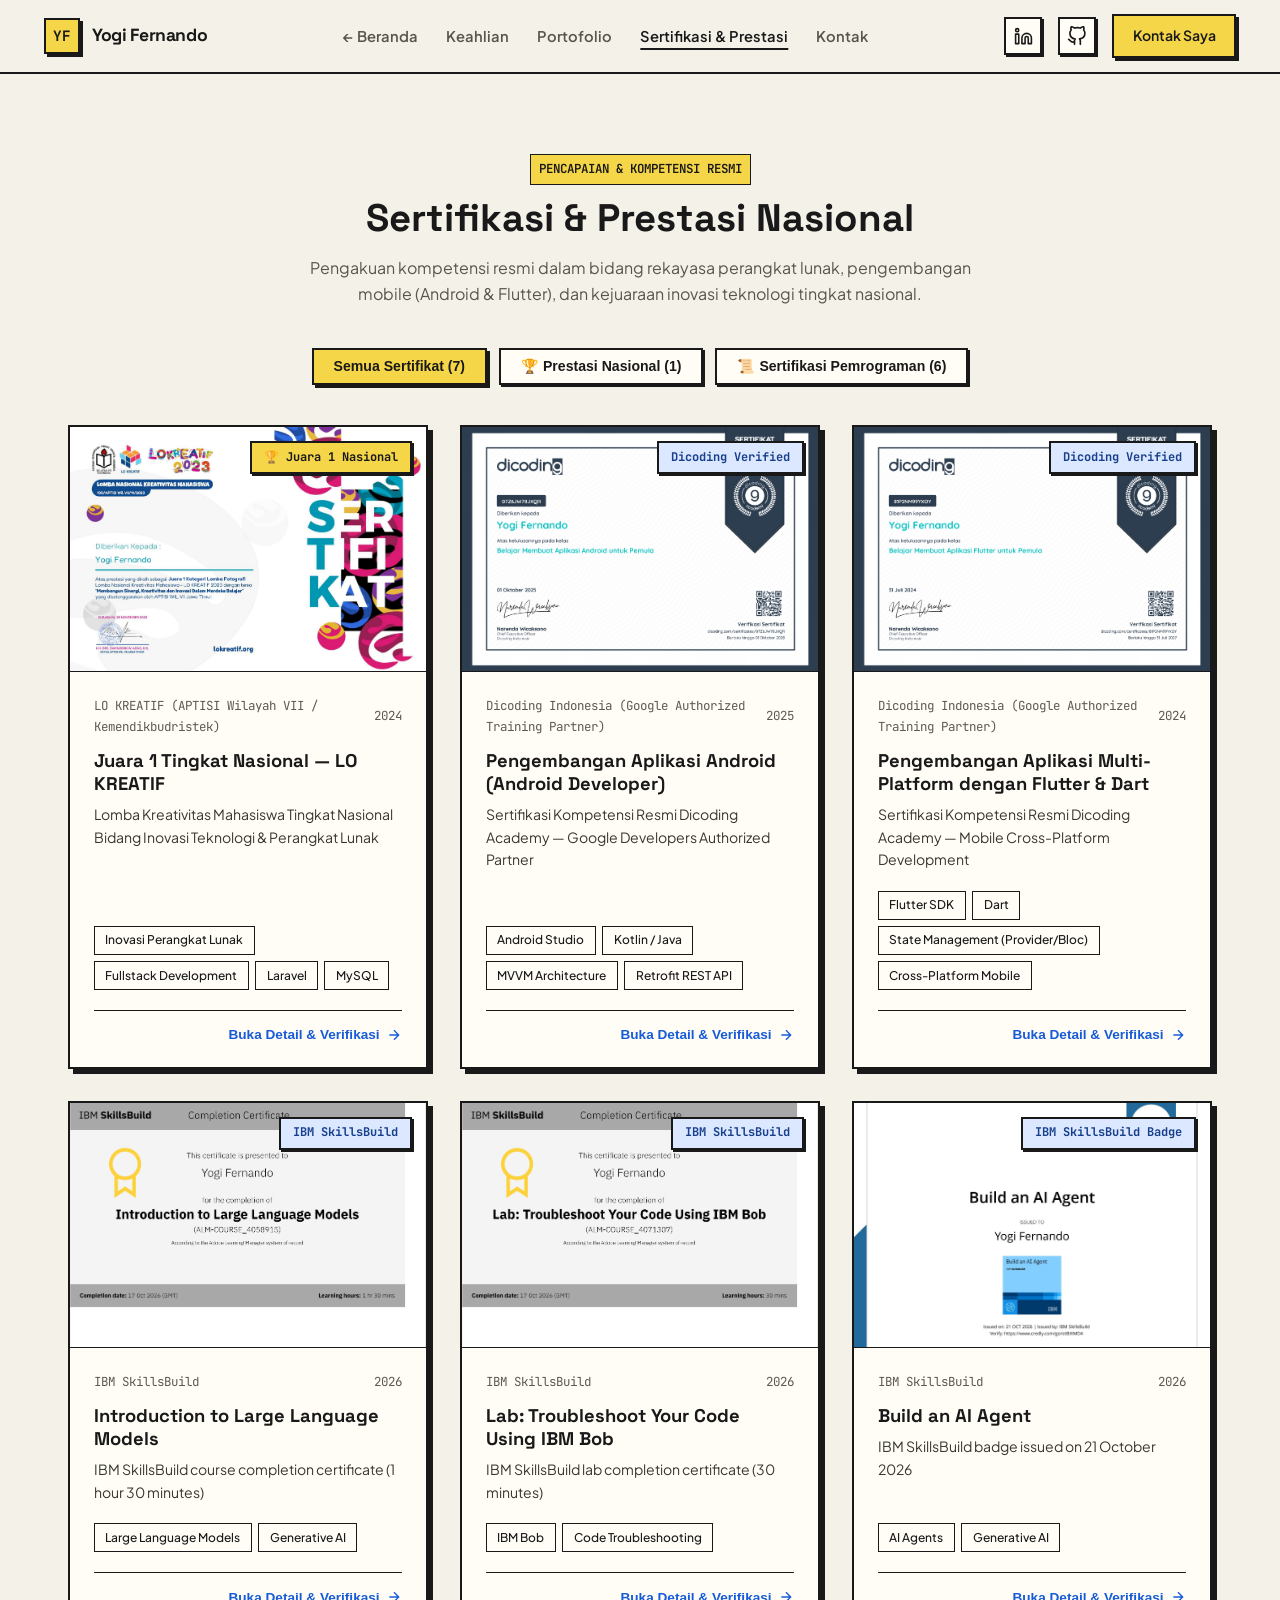
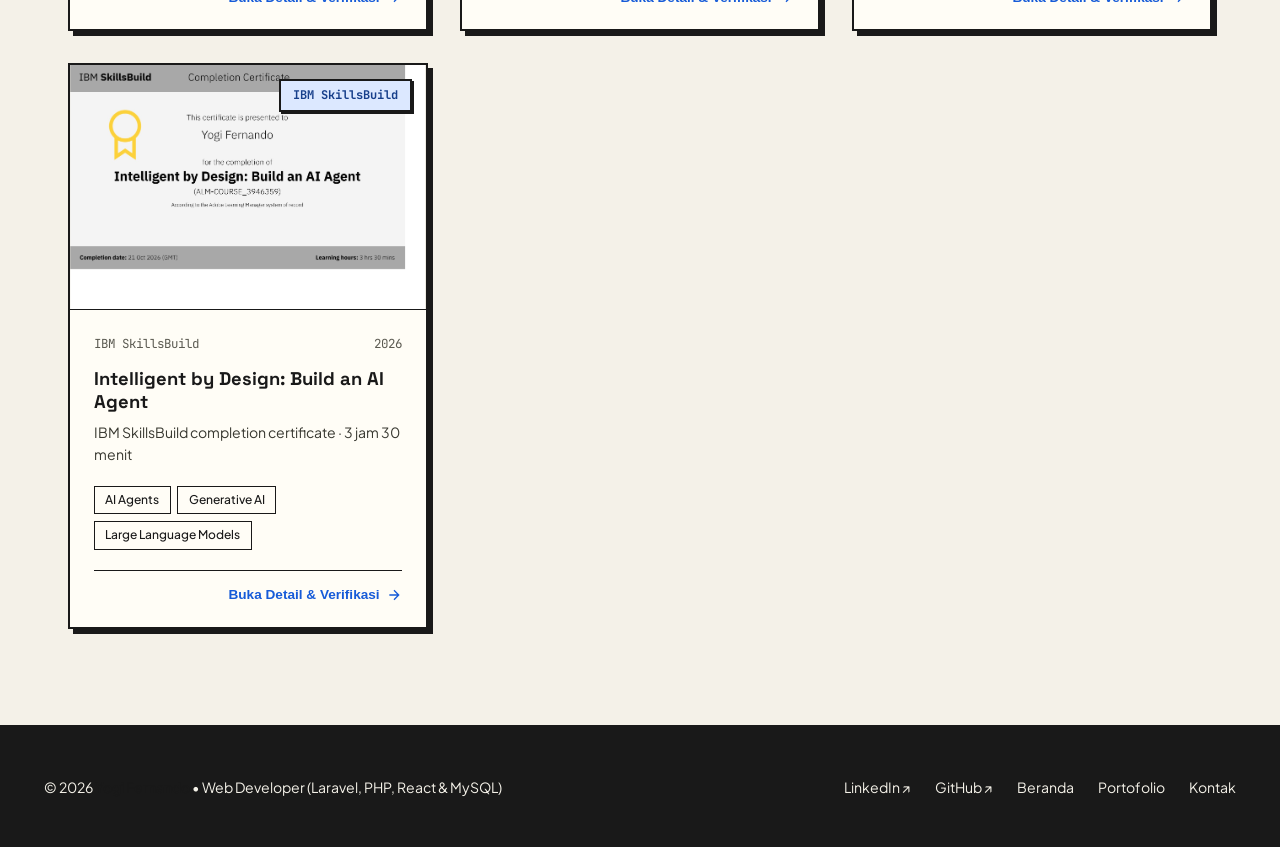
==== commit 85414e81: "feat: add IBM AI certificates and JPG previews" ====
--- a/certificates.html
+++ b/certificates.html
@@ -73,13 +73,13 @@
         <!-- Filter Chips -->
         <div class="cert-filter-bar">
           <button class="cert-filter-btn active" data-category="all">
-            <span>Semua Sertifikat (5)</span>
+            <span>Semua Sertifikat (7)</span>
           </button>
           <button class="cert-filter-btn" data-category="Penghargaan & Prestasi">
             <span>🏆 Prestasi Nasional (1)</span>
           </button>
           <button class="cert-filter-btn" data-category="Sertifikasi Pemrograman">
-            <span>📜 Sertifikasi Pemrograman (4)</span>
+            <span>📜 Sertifikasi Pemrograman (6)</span>
           </button>
         </div>
       </section>
@@ -128,9 +128,6 @@
         <div class="modal-cert-viewport">
           <span class="cert-floating-badge cert-badge-gold" id="modal-cert-badge">Verified</span>
           <img id="modal-cert-image" src="" alt="Sertifikat Dokumentasi">
-          <div class="certificate-pdf-wrap modal-certificate-pdf-wrap" id="modal-cert-pdf-wrap" hidden>
-            <iframe id="modal-cert-pdf" class="certificate-pdf-frame" title="Pratinjau PDF Sertifikat" tabindex="-1" aria-hidden="true"></iframe>
-          </div>
           <div id="modal-cert-fallback" class="modal-fallback-box" style="display: none;">
             <span class="modal-fallback-icon" id="modal-fallback-icon">🏆</span>
             <h4 id="modal-fallback-title" style="margin-bottom: 0.5rem;">Sertifikat Terverifikasi</h4>
@@ -158,8 +155,8 @@
         </div>
 
         <div class="modal-footer-actions">
-          <a id="modal-cert-pdf-link" href="#" target="_blank" rel="noopener noreferrer" class="btn-secondary" hidden>
-            <span>Buka PDF Sertifikat ↗</span>
+          <a id="modal-cert-pdf-link" href="#" download class="btn-secondary" hidden>
+            <span>Unduh PDF Sertifikat ↓</span>
           </a>
           <a id="modal-cert-linkedin" href="https://www.linkedin.com/in/yogi-fernando1" target="_blank" rel="noopener noreferrer" class="btn-primary">
             <span>Lihat Profil LinkedIn ↗</span>
--- a/css/style.css
+++ b/css/style.css
@@ -1625,6 +1625,24 @@
   object-position: center;
   transition: transform 0.4s ease;
   display: block;
+}
+
+.certificate-image-rotated {
+  position: absolute !important;
+  top: 50%;
+  left: 50%;
+  width: auto !important;
+  height: 145.45% !important;
+  max-width: none !important;
+  max-height: none !important;
+  object-fit: contain !important;
+  transform: translate(-50%, -50%) rotate(var(--certificate-image-rotation, 90deg)) !important;
+}
+
+.modal-cert-viewport.has-rotated-image {
+  min-height: 0;
+  max-height: none;
+  aspect-ratio: 16 / 11;
 }
 
 .cert-preview-card:hover .cert-preview-card-img-wrap img {
@@ -2499,86 +2517,5 @@
   font-weight: 700;
 }
 
-.certificate-pdf-cover {
-  position: absolute;
-  inset: 0;
-  display: flex;
-  flex-direction: column;
-  align-items: flex-start;
-  justify-content: center;
-  gap: 0.45rem;
-  overflow: hidden;
-  padding: clamp(1rem, 4vw, 2rem);
-  background: #fffdf6;
-  border-top: 8px solid #165bd8;
-  color: #191919;
-  text-align: left;
-}
-
-.certificate-pdf-cover-brand {
-  padding: 0.2rem 0.45rem;
-  background: #dce8ff;
-  border: 1.5px solid #191919;
-  font-family: var(--font-mono);
-  font-size: 0.8rem;
-  font-weight: 700;
-}
-
-.certificate-pdf-cover-label {
-  color: #5c5b52;
-  font-family: var(--font-mono);
-  font-size: 0.65rem;
-  font-weight: 700;
-  text-transform: uppercase;
-}
-
-.certificate-pdf-cover-title {
-  max-width: 34rem;
-  font-family: var(--font-heading);
-  font-size: clamp(1rem, 2vw, 1.4rem);
-  line-height: 1.2;
-}
-
-.certificate-pdf-cover-recipient {
-  margin-top: 0.35rem;
-  color: #5c5b52;
-  font-family: var(--font-mono);
-  font-size: 0.72rem;
-}
-
-.certificate-pdf-wrap {
-  position: absolute;
-  inset: 0;
-  overflow: hidden;
-  display: flex;
-  align-items: center;
-  justify-content: center;
-  background: #fff;
-}
-
-.certificate-pdf-wrap[hidden],
 .modal-footer-actions a[hidden] { display: none; }
-.cert-floating-badge[hidden] { display: none; }
-
-.certificate-pdf-frame {
-  position: absolute;
-  top: 50%;
-  left: 50%;
-  width: 68.75%;
-  height: 145.45%;
-  border: 0;
-  background: #fff;
-  pointer-events: none;
-  transform: translate(-50%, -50%) rotate(var(--certificate-rotation, 90deg));
-}
-
-.modal-cert-viewport.has-pdf {
-  min-height: 0;
-  max-height: none;
-  aspect-ratio: 16 / 11;
-  display: block;
-  background: #fff;
-}
-
-.modal-certificate-pdf-wrap { z-index: 1; }
-
+
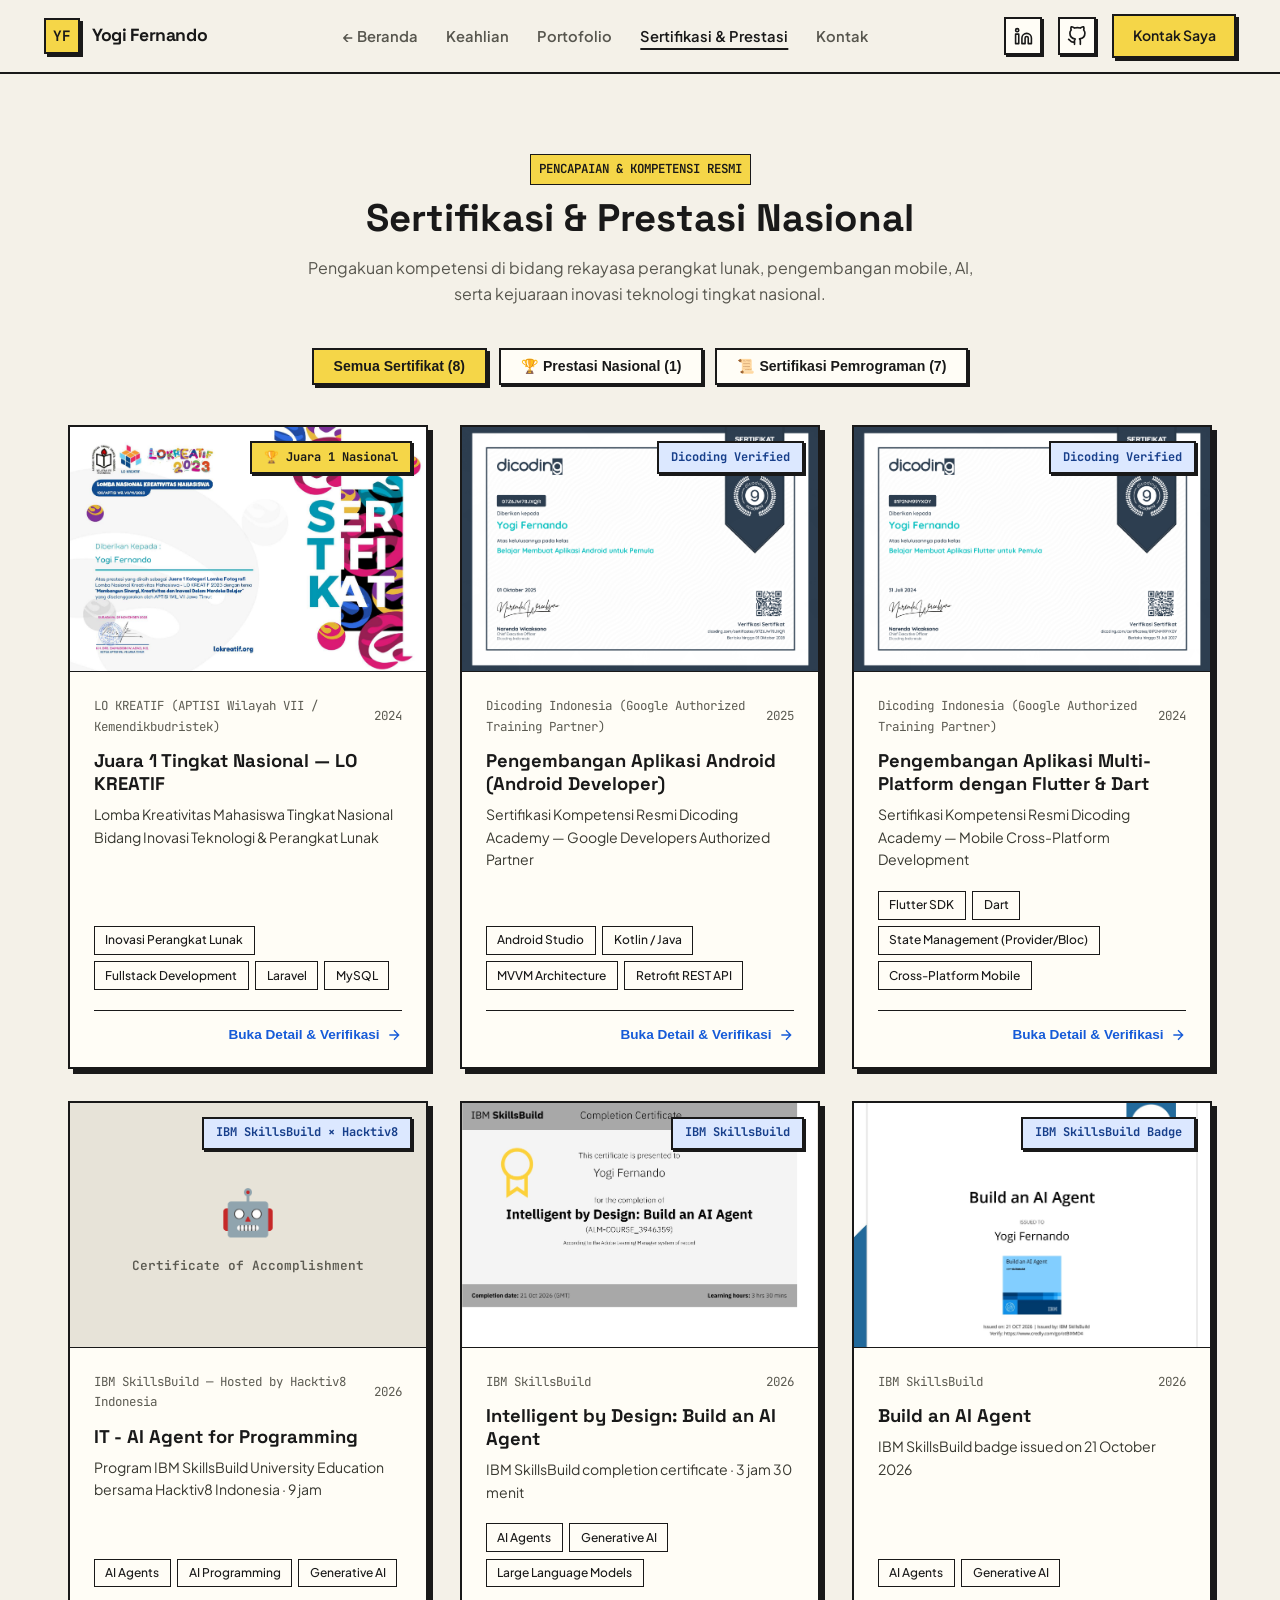
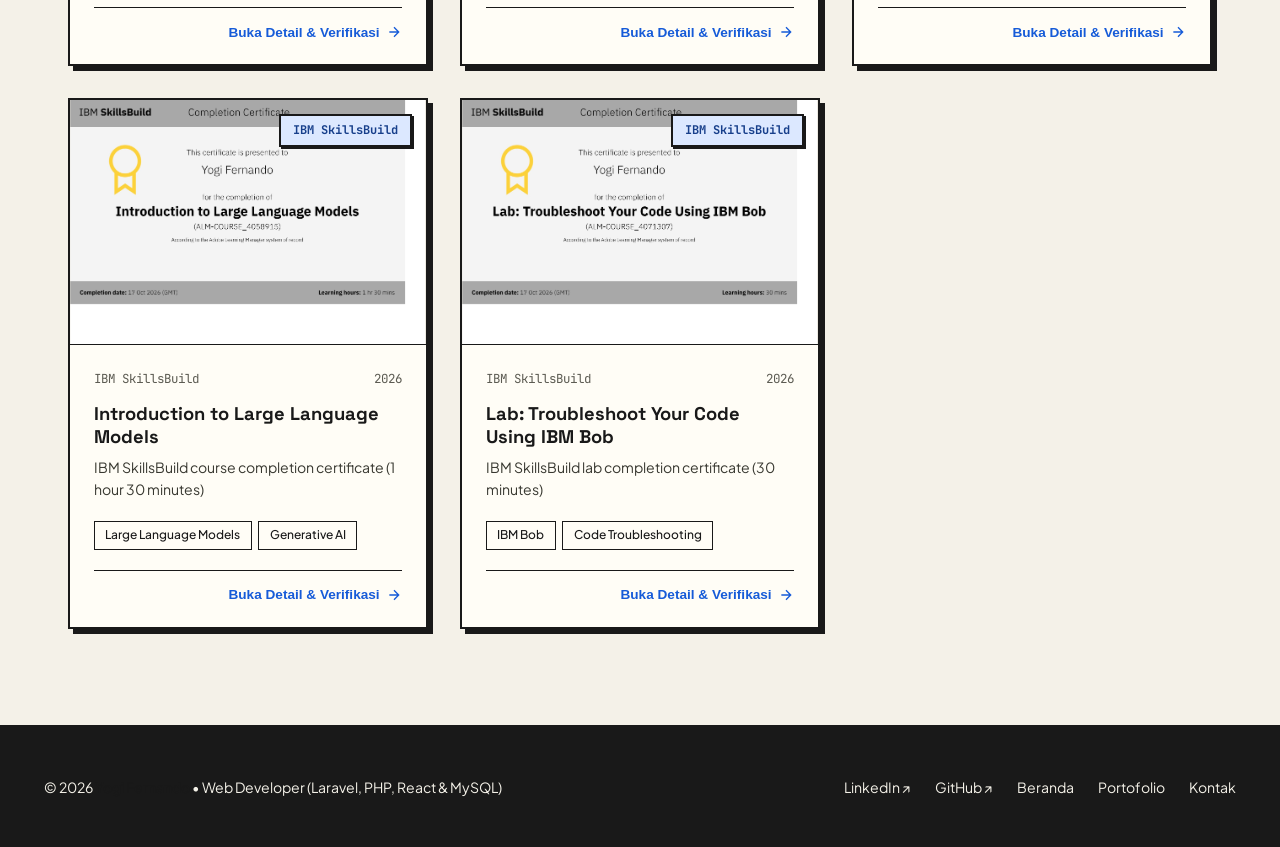
==== commit 27cec2ce: "feat: add Hacktiv8 AI programming certificate Co-authored-by: Copilot <223556219+Copilot@users.norep" ====
--- a/certificates.html
+++ b/certificates.html
@@ -67,19 +67,19 @@
         <div class="section-tag">PENCAPAIAN &amp; KOMPETENSI RESMI</div>
         <h1 class="section-title">Sertifikasi &amp; Prestasi Nasional</h1>
         <p class="section-subtitle" style="max-width: 680px; margin: 0 auto 2.5rem;">
-          Pengakuan kompetensi resmi dalam bidang rekayasa perangkat lunak, pengembangan mobile (Android &amp; Flutter), dan kejuaraan inovasi teknologi tingkat nasional.
+          Pengakuan kompetensi di bidang rekayasa perangkat lunak, pengembangan mobile, AI, serta kejuaraan inovasi teknologi tingkat nasional.
         </p>
 
         <!-- Filter Chips -->
         <div class="cert-filter-bar">
           <button class="cert-filter-btn active" data-category="all">
-            <span>Semua Sertifikat (7)</span>
+            <span>Semua Sertifikat (8)</span>
           </button>
           <button class="cert-filter-btn" data-category="Penghargaan & Prestasi">
             <span>🏆 Prestasi Nasional (1)</span>
           </button>
           <button class="cert-filter-btn" data-category="Sertifikasi Pemrograman">
-            <span>📜 Sertifikasi Pemrograman (6)</span>
+            <span>📜 Sertifikasi Pemrograman (7)</span>
           </button>
         </div>
       </section>
@@ -132,7 +132,7 @@
             <span class="modal-fallback-icon" id="modal-fallback-icon">🏆</span>
             <h4 id="modal-fallback-title" style="margin-bottom: 0.5rem;">Sertifikat Terverifikasi</h4>
             <p style="font-size: 0.85rem; color: var(--text-muted); max-width: 480px; text-align: center;">
-              Berkas sertifikat fisik/digital resmi terdaftar atas nama <strong>Yogi Fernando</strong>.
+              Sertifikat ini diberikan kepada <strong>Yogi Fernando</strong>. Gunakan tombol unduh PDF jika tersedia untuk melihat dokumen lengkap.
             </p>
           </div>
         </div>
